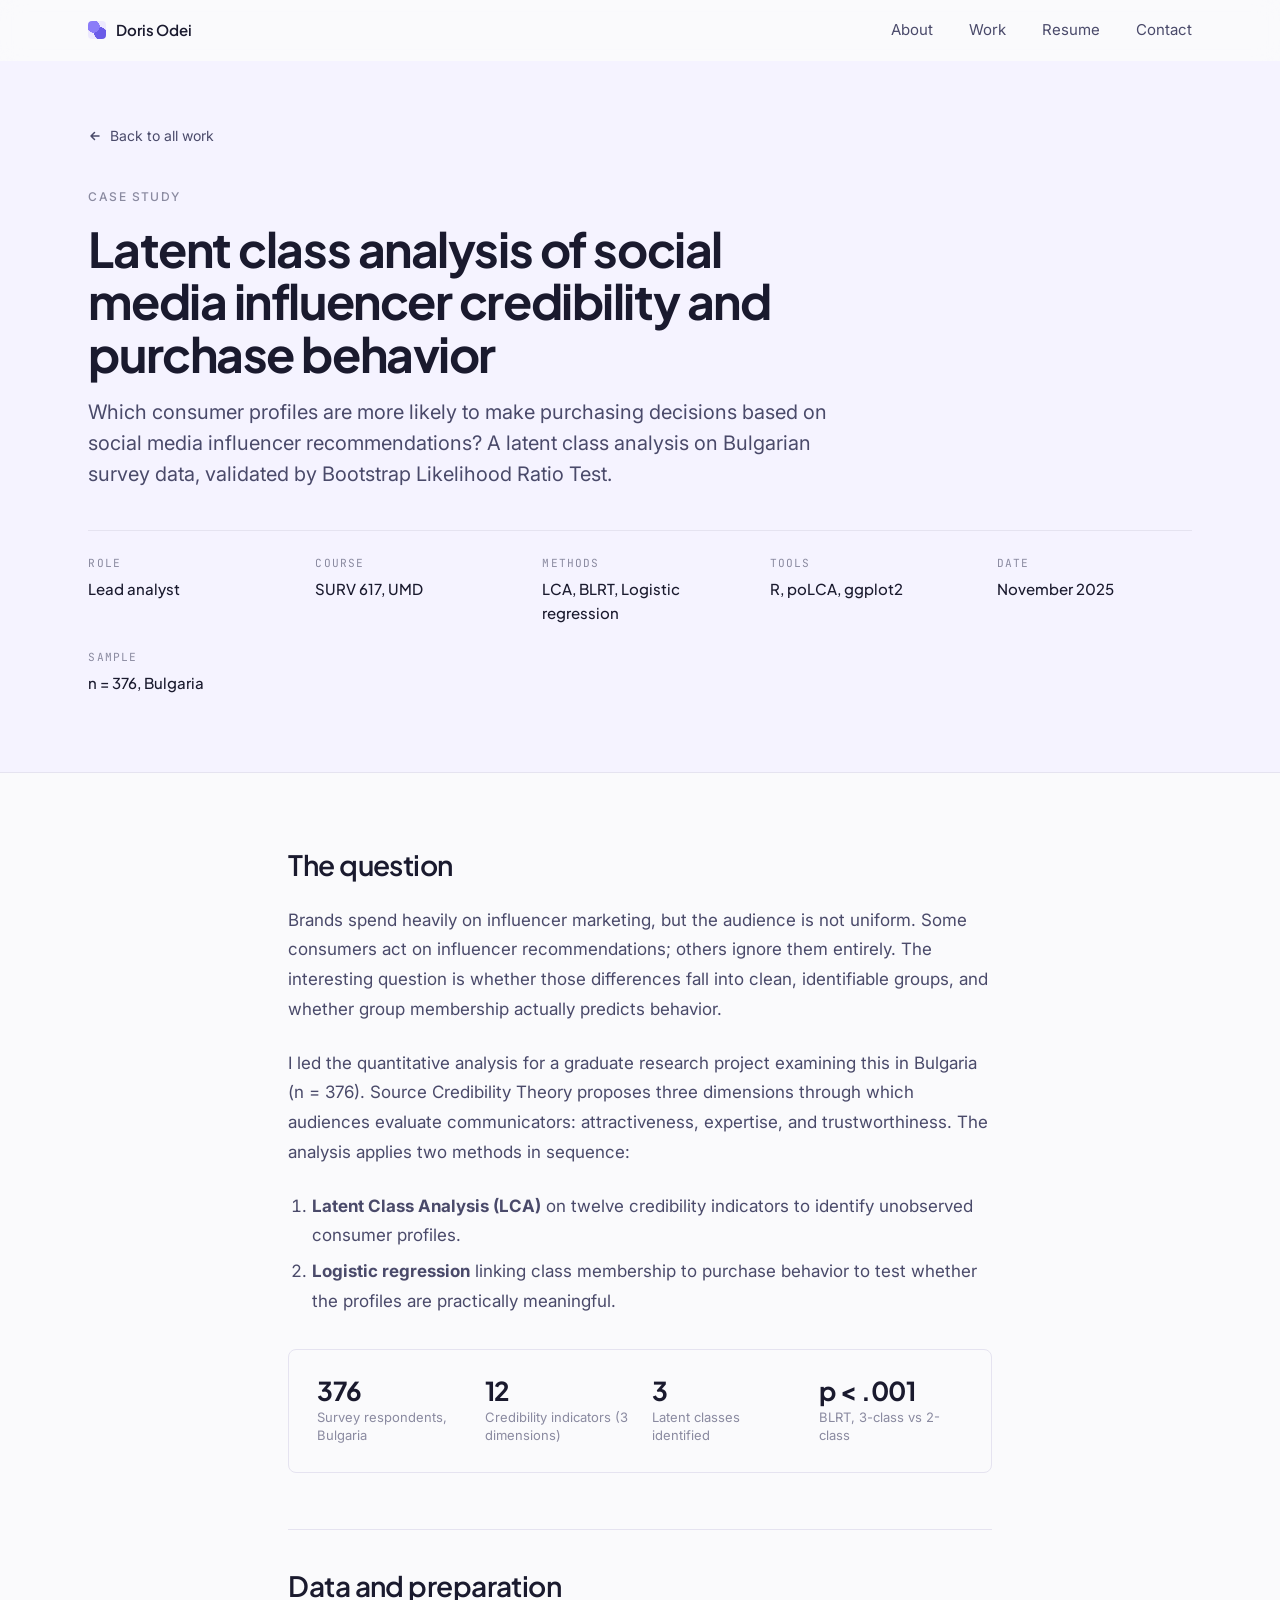
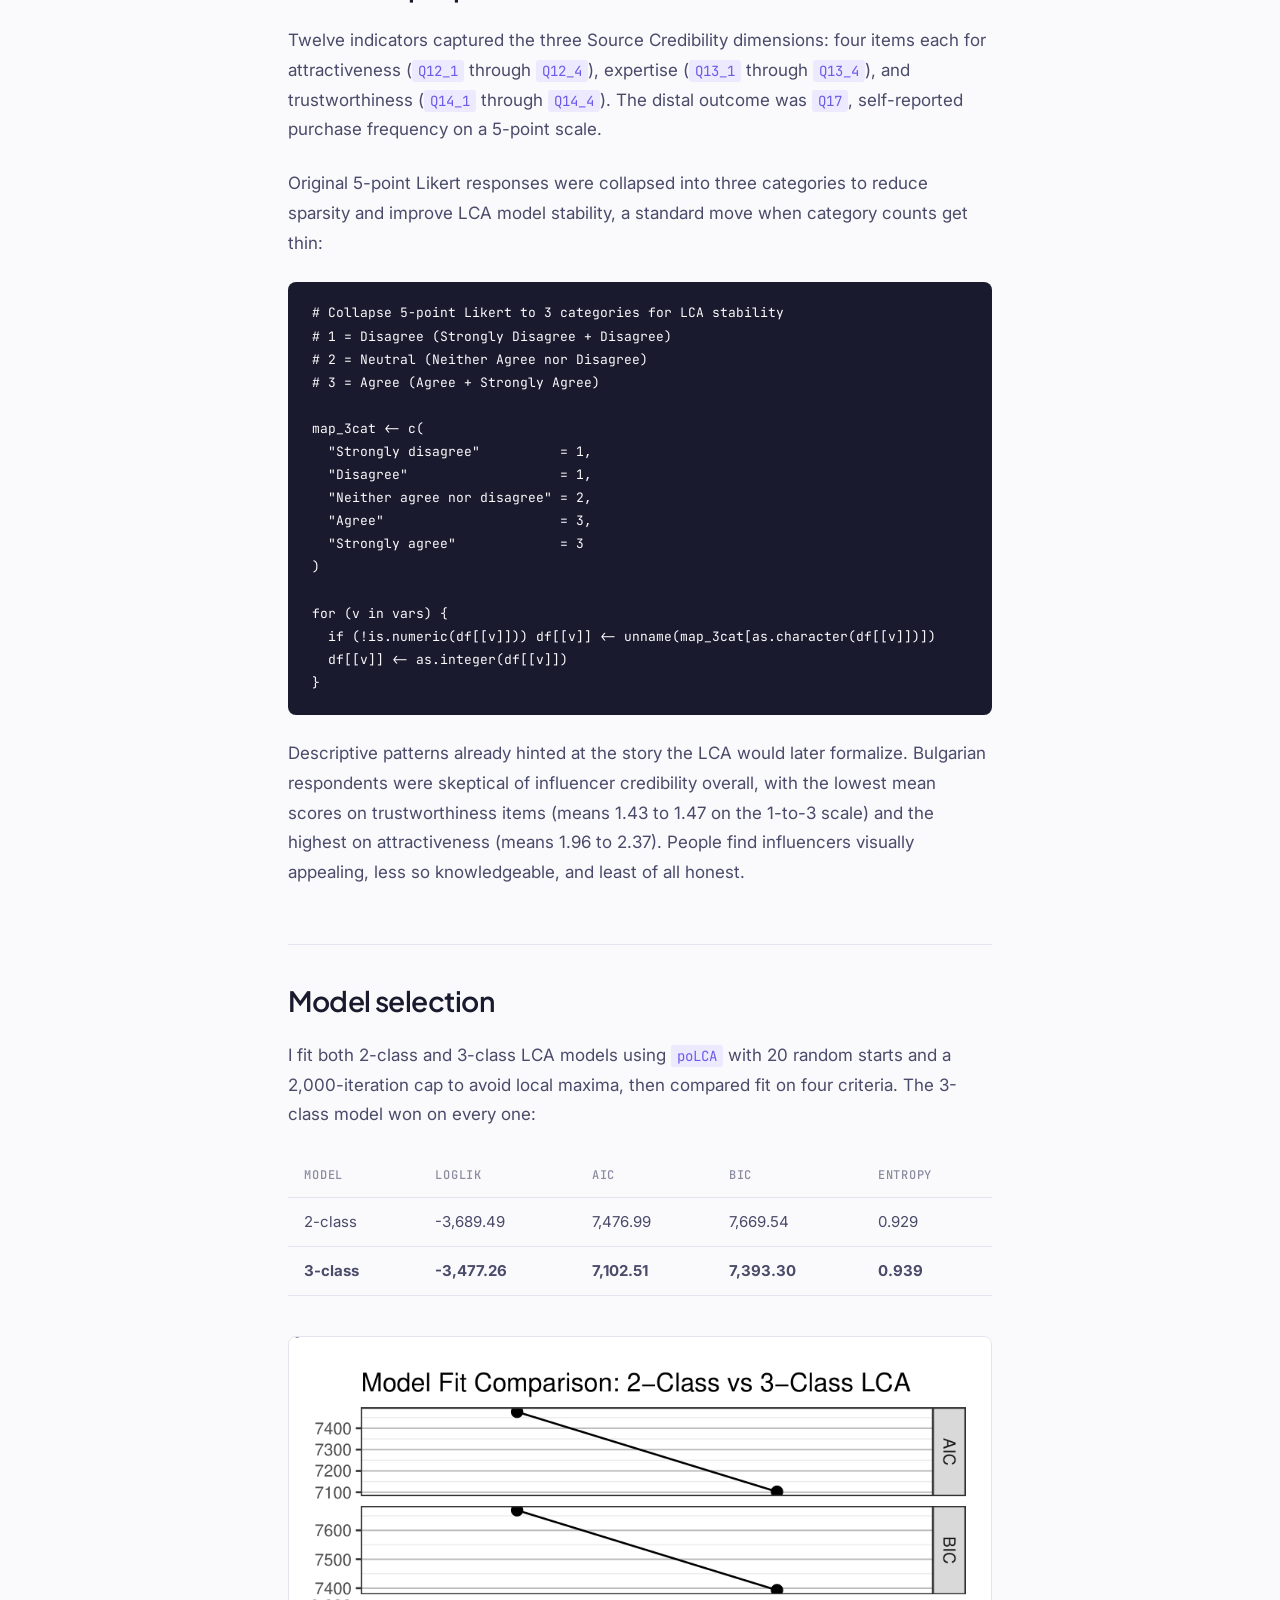
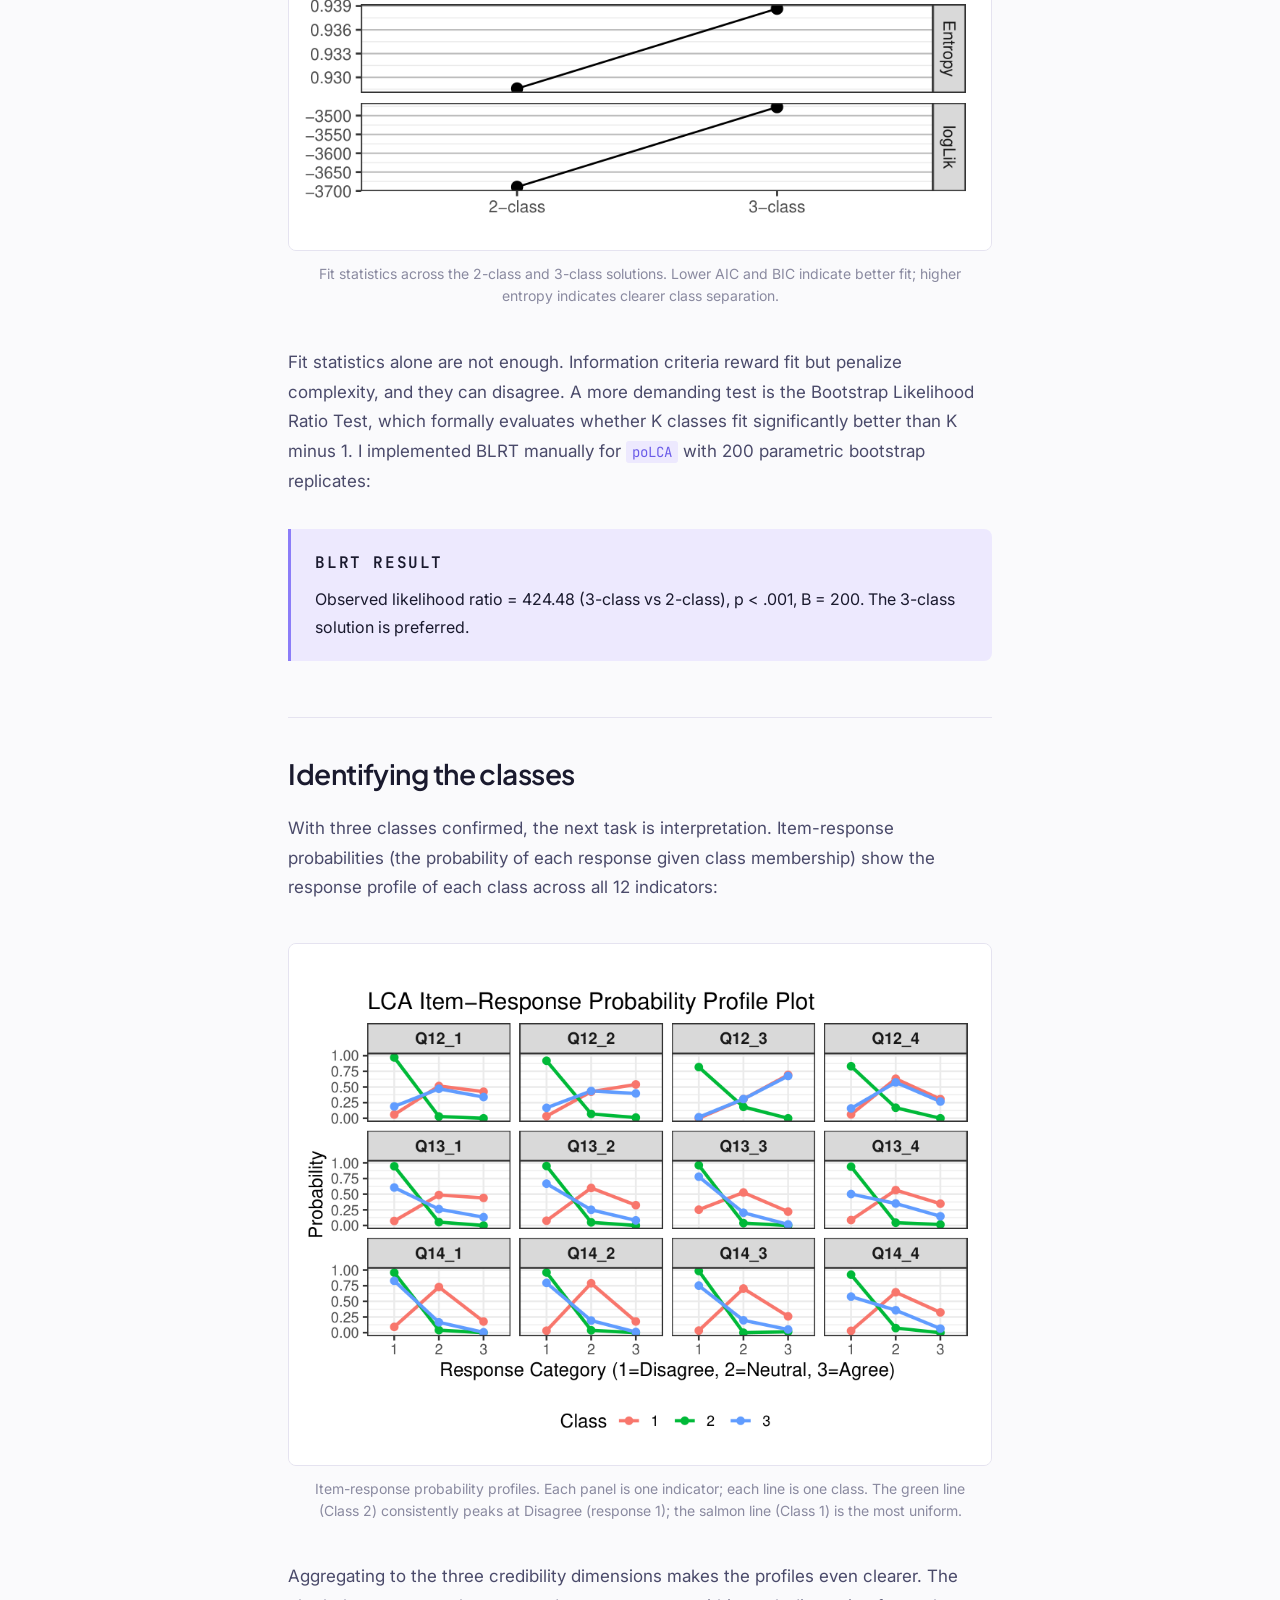
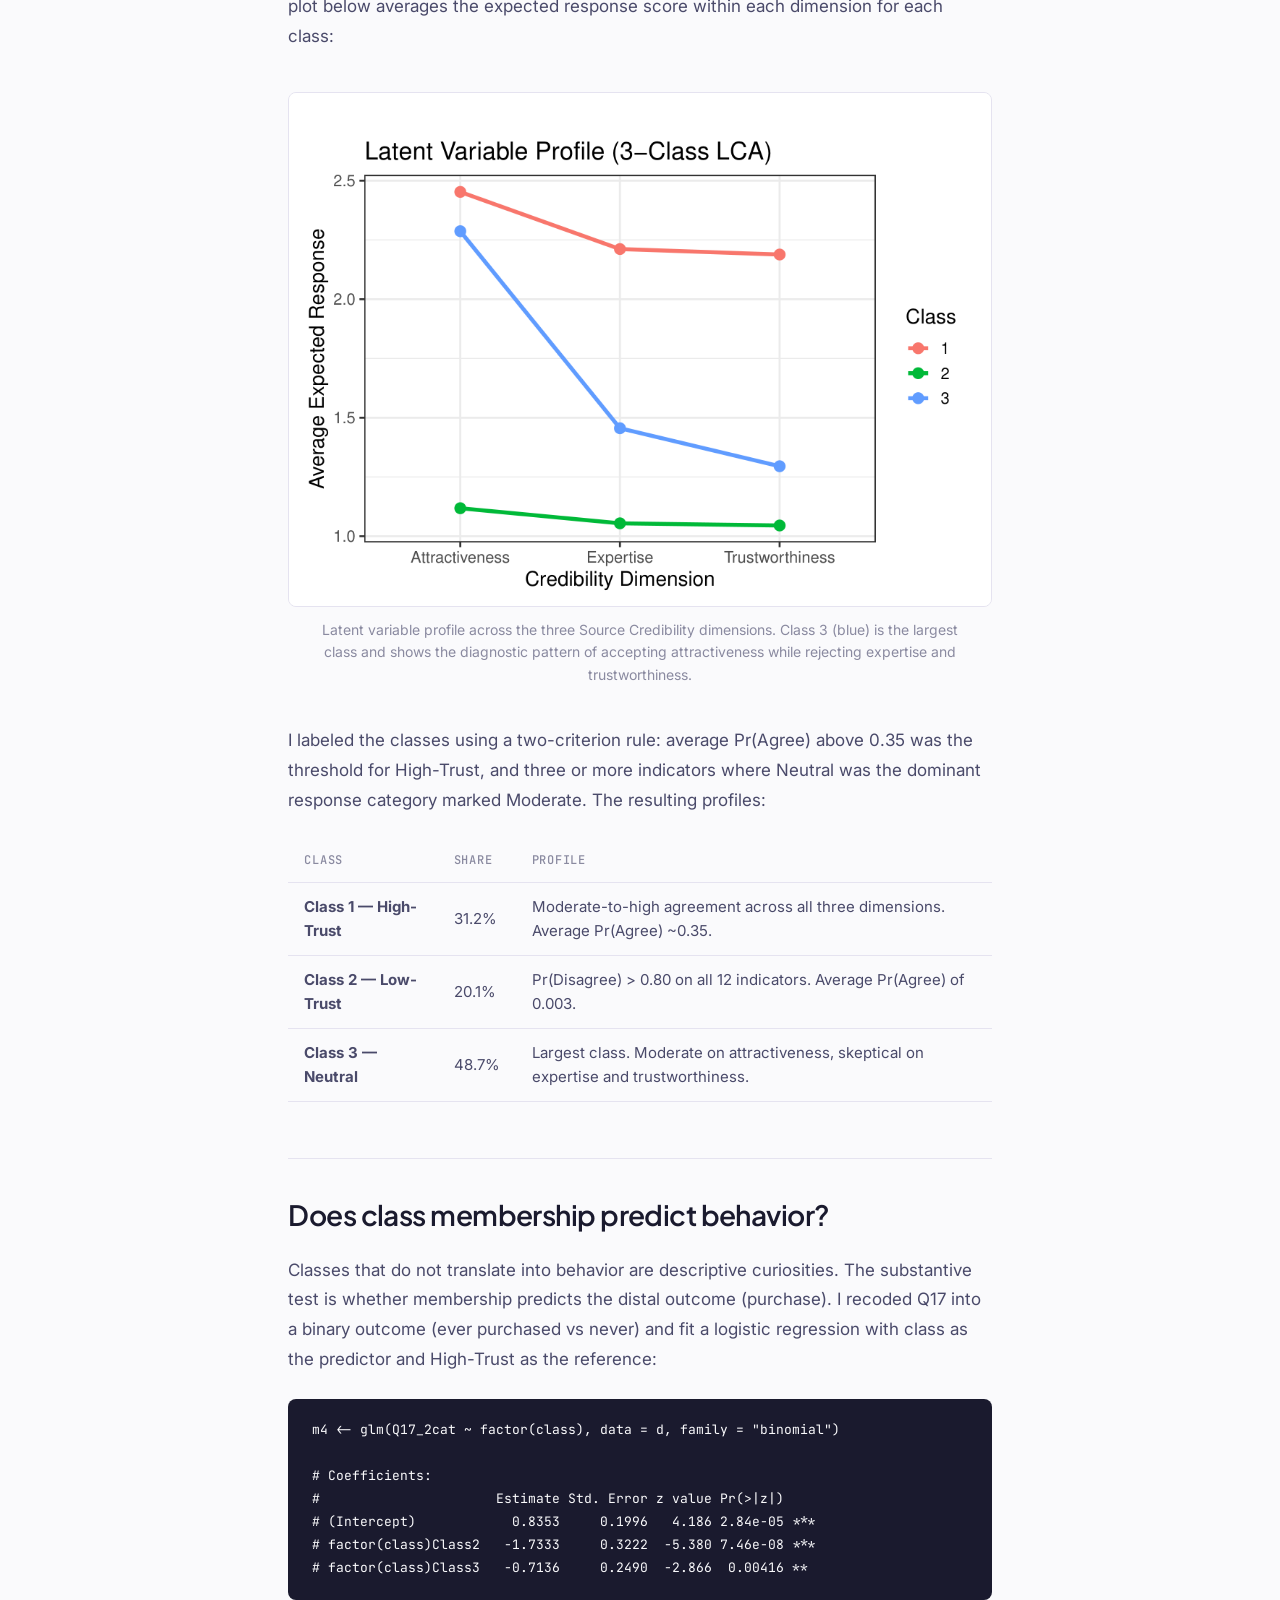
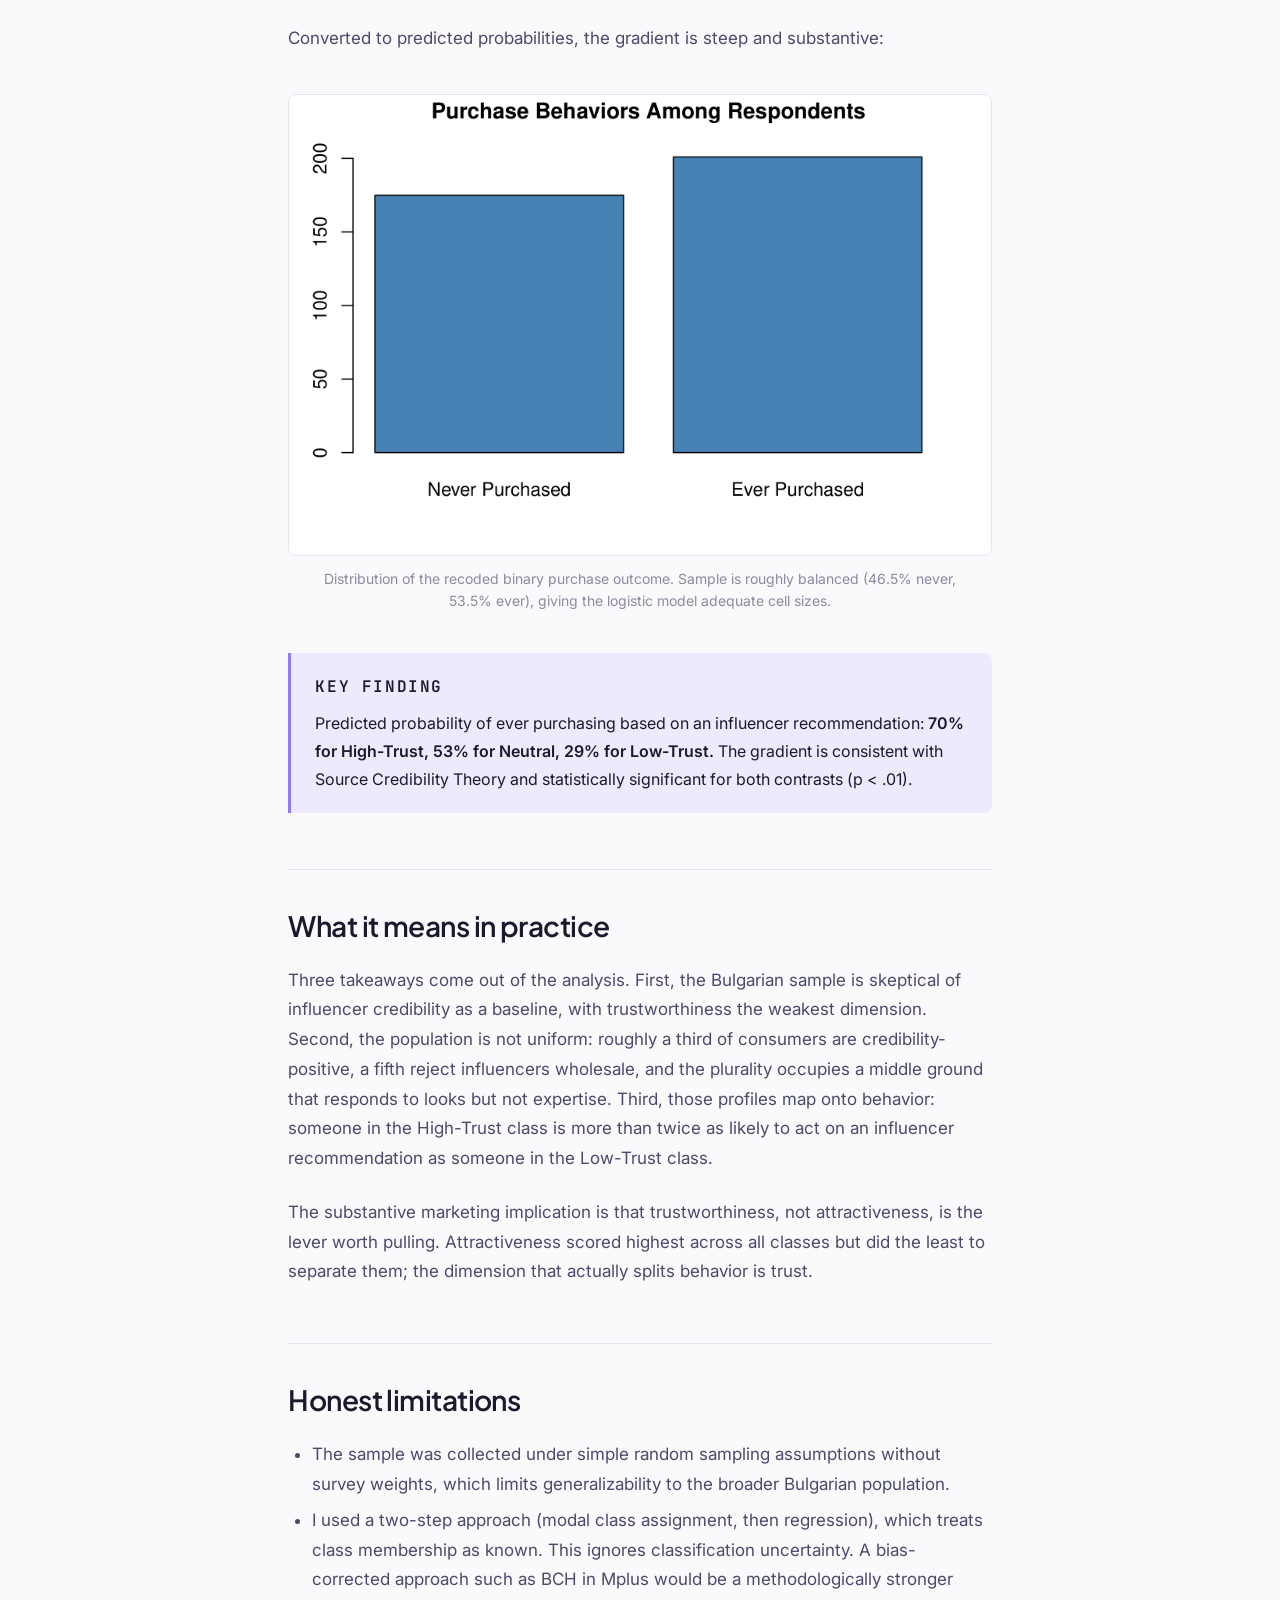
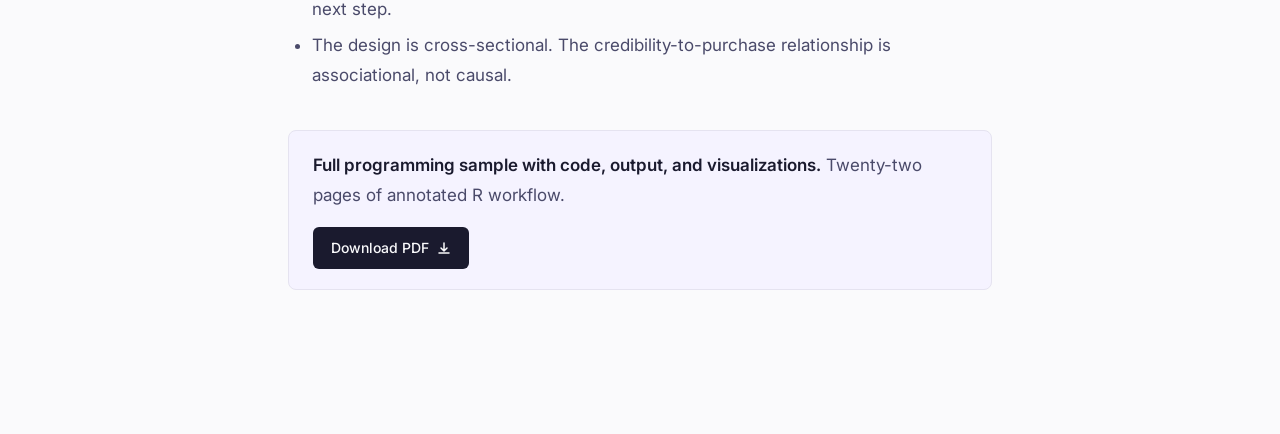
==== work/lca-influencer-credibility/index.html @ 39d88467 "deploy: baakoflo/client-doris-portfolio@3b491ab5d56f0f17608bf6c36694805df789d0a2" ====
<!DOCTYPE html><html lang="en"> <head><meta charset="UTF-8"><meta name="viewport" content="width=device-width, initial-scale=1.0"><meta name="description" content="A 3-class latent class analysis identifying consumer profiles among Bulgarian respondents, and how credibility perceptions predict purchase decisions. By Doris Odei, UMD SURV 617."><meta name="generator" content="Astro v5.18.1"><link rel="preconnect" href="https://fonts.googleapis.com"><link rel="preconnect" href="https://fonts.gstatic.com" crossorigin><link href="https://fonts.googleapis.com/css2?family=Plus+Jakarta+Sans:wght@400;500;600;700&family=Inter:wght@400;500;600&family=JetBrains+Mono:wght@400;500&display=swap" rel="stylesheet"><link rel="icon" type="image/svg+xml" href="/favicon.svg"><title>Latent class analysis of social media influencer credibility and purchase behavior | Doris Odei</title><meta property="og:title" content="Latent class analysis of social media influencer credibility and purchase behavior | Doris Odei"><meta property="og:description" content="A 3-class latent class analysis identifying consumer profiles among Bulgarian respondents, and how credibility perceptions predict purchase decisions. By Doris Odei, UMD SURV 617."><meta property="og:type" content="website"><meta name="twitter:card" content="summary_large_image"><link rel="stylesheet" href="/_astro/lca-influencer-credibility.pM5ExsJ3.css">
<link rel="stylesheet" href="/_astro/lca-influencer-credibility.DRlNyM_T.css"></head> <body> <a href="#main" class="sr-only">Skip to content</a>  <header class="nav" data-astro-cid-dmqpwcec> <div class="container nav__inner" data-astro-cid-dmqpwcec> <a href="#top" class="nav__brand" aria-label="Home" data-astro-cid-dmqpwcec> <span class="nav__mark" aria-hidden="true" data-astro-cid-dmqpwcec></span> <span class="nav__name" data-astro-cid-dmqpwcec>Doris Odei</span> </a> <nav aria-label="Primary" data-astro-cid-dmqpwcec> <ul class="nav__links" data-astro-cid-dmqpwcec> <li data-astro-cid-dmqpwcec><a href="#about" data-astro-cid-dmqpwcec>About</a></li><li data-astro-cid-dmqpwcec><a href="#work" data-astro-cid-dmqpwcec>Work</a></li><li data-astro-cid-dmqpwcec><a href="#resume" data-astro-cid-dmqpwcec>Resume</a></li><li data-astro-cid-dmqpwcec><a href="#contact" data-astro-cid-dmqpwcec>Contact</a></li> </ul> </nav> </div> </header>  <main id="main" class="project" data-astro-cid-eo3wme6m> <header class="project__head" data-astro-cid-eo3wme6m> <div class="container" data-astro-cid-eo3wme6m> <a href="/#work" class="project__back" data-astro-cid-eo3wme6m> <svg width="14" height="14" viewBox="0 0 14 14" fill="none" aria-hidden="true" data-astro-cid-eo3wme6m> <path d="M11 7H3m0 0l3.5-3.5M3 7l3.5 3.5" stroke="currentColor" stroke-width="1.5" stroke-linecap="round" stroke-linejoin="round" data-astro-cid-eo3wme6m></path> </svg>
Back to all work
</a> <p class="eyebrow project__eyebrow" data-astro-cid-eo3wme6m>Case study</p> <h1 class="project__title" data-astro-cid-eo3wme6m>Latent class analysis of social media influencer credibility and purchase behavior</h1> <p class="project__subtitle" data-astro-cid-eo3wme6m>Which consumer profiles are more likely to make purchasing decisions based on social media influencer recommendations? A latent class analysis on Bulgarian survey data, validated by Bootstrap Likelihood Ratio Test.</p> <dl class="project__meta" data-astro-cid-eo3wme6m> <div class="project__meta-row" data-astro-cid-eo3wme6m> <dt data-astro-cid-eo3wme6m>Role</dt> <dd data-astro-cid-eo3wme6m>Lead analyst</dd> </div><div class="project__meta-row" data-astro-cid-eo3wme6m> <dt data-astro-cid-eo3wme6m>Course</dt> <dd data-astro-cid-eo3wme6m>SURV 617, UMD</dd> </div><div class="project__meta-row" data-astro-cid-eo3wme6m> <dt data-astro-cid-eo3wme6m>Methods</dt> <dd data-astro-cid-eo3wme6m>LCA, BLRT, Logistic regression</dd> </div><div class="project__meta-row" data-astro-cid-eo3wme6m> <dt data-astro-cid-eo3wme6m>Tools</dt> <dd data-astro-cid-eo3wme6m>R, poLCA, ggplot2</dd> </div><div class="project__meta-row" data-astro-cid-eo3wme6m> <dt data-astro-cid-eo3wme6m>Date</dt> <dd data-astro-cid-eo3wme6m>November 2025</dd> </div><div class="project__meta-row" data-astro-cid-eo3wme6m> <dt data-astro-cid-eo3wme6m>Sample</dt> <dd data-astro-cid-eo3wme6m>n = 376, Bulgaria</dd> </div> </dl> </div> </header> <article class="project__body" data-astro-cid-eo3wme6m> <div class="container project__container" data-astro-cid-eo3wme6m>  <h2>The question</h2> <p>
Brands spend heavily on influencer marketing, but the audience is not uniform.
  Some consumers act on influencer recommendations; others ignore them entirely.
  The interesting question is whether those differences fall into clean,
  identifiable groups, and whether group membership actually predicts behavior.
</p> <p>
I led the quantitative analysis for a graduate research project examining
  this in Bulgaria (n = 376). Source Credibility Theory proposes three
  dimensions through which audiences evaluate communicators: attractiveness,
  expertise, and trustworthiness. The analysis applies two methods in sequence:
</p> <ol> <li><strong>Latent Class Analysis (LCA)</strong> on twelve credibility indicators to identify unobserved consumer profiles.</li> <li><strong>Logistic regression</strong> linking class membership to purchase behavior to test whether the profiles are practically meaningful.</li> </ol> <div class="stat-row"> <div class="stat-row__item"> <span class="stat-row__num">376</span> <span class="stat-row__label">Survey respondents, Bulgaria</span> </div> <div class="stat-row__item"> <span class="stat-row__num">12</span> <span class="stat-row__label">Credibility indicators (3 dimensions)</span> </div> <div class="stat-row__item"> <span class="stat-row__num">3</span> <span class="stat-row__label">Latent classes identified</span> </div> <div class="stat-row__item"> <span class="stat-row__num">p &lt; .001</span> <span class="stat-row__label">BLRT, 3-class vs 2-class</span> </div> </div> <h2>Data and preparation</h2> <p>
Twelve indicators captured the three Source Credibility dimensions: four items
  each for attractiveness (<code>Q12_1</code> through <code>Q12_4</code>),
  expertise (<code>Q13_1</code> through <code>Q13_4</code>), and trustworthiness
  (<code>Q14_1</code> through <code>Q14_4</code>). The distal outcome was
<code>Q17</code>, self-reported purchase frequency on a 5-point scale.
</p> <p>
Original 5-point Likert responses were collapsed into three categories to
  reduce sparsity and improve LCA model stability, a standard move when
  category counts get thin:
</p> <pre><code># Collapse 5-point Likert to 3 categories for LCA stability
# 1 = Disagree (Strongly Disagree + Disagree)
# 2 = Neutral (Neither Agree nor Disagree)
# 3 = Agree (Agree + Strongly Agree)

map_3cat &lt;- c(
  &quot;Strongly disagree&quot;          = 1,
  &quot;Disagree&quot;                   = 1,
  &quot;Neither agree nor disagree&quot; = 2,
  &quot;Agree&quot;                      = 3,
  &quot;Strongly agree&quot;             = 3
)

for (v in vars) {
  if (!is.numeric(df[[v]])) df[[v]] &lt;- unname(map_3cat[as.character(df[[v]])])
  df[[v]] &lt;- as.integer(df[[v]])
}</code></pre> <p>
Descriptive patterns already hinted at the story the LCA would later
  formalize. Bulgarian respondents were skeptical of influencer credibility
  overall, with the lowest mean scores on trustworthiness items
  (means 1.43 to 1.47 on the 1-to-3 scale) and the highest on attractiveness
  (means 1.96 to 2.37). People find influencers visually appealing, less so
  knowledgeable, and least of all honest.
</p> <h2>Model selection</h2> <p>
I fit both 2-class and 3-class LCA models using <code>poLCA</code> with 20
  random starts and a 2,000-iteration cap to avoid local maxima, then compared
  fit on four criteria. The 3-class model won on every one:
</p> <table> <thead> <tr> <th>Model</th> <th>logLik</th> <th>AIC</th> <th>BIC</th> <th>Entropy</th> </tr> </thead> <tbody> <tr><td>2-class</td><td>-3,689.49</td><td>7,476.99</td><td>7,669.54</td><td>0.929</td></tr> <tr><td><strong>3-class</strong></td><td><strong>-3,477.26</strong></td><td><strong>7,102.51</strong></td><td><strong>7,393.30</strong></td><td><strong>0.939</strong></td></tr> </tbody> </table> <figure> <img src="/projects/lca-influencer-credibility/model-fit.png" alt="Line chart comparing AIC, BIC, entropy, and log-likelihood between the 2-class and 3-class models. The 3-class model has lower AIC and BIC and higher entropy and log-likelihood."> <figcaption>Fit statistics across the 2-class and 3-class solutions. Lower AIC and BIC indicate better fit; higher entropy indicates clearer class separation.</figcaption> </figure> <p>
Fit statistics alone are not enough. Information criteria reward fit but
  penalize complexity, and they can disagree. A more demanding test is the
  Bootstrap Likelihood Ratio Test, which formally evaluates whether K classes
  fit significantly better than K minus 1. I implemented BLRT manually for
<code>poLCA</code> with 200 parametric bootstrap replicates:
</p> <div class="callout"> <p class="callout__label">BLRT result</p> <p>
Observed likelihood ratio = 424.48 (3-class vs 2-class), p &lt; .001,
    B = 200. The 3-class solution is preferred.
</p> </div> <h2>Identifying the classes</h2> <p>
With three classes confirmed, the next task is interpretation. Item-response
  probabilities (the probability of each response given class membership) show
  the response profile of each class across all 12 indicators:
</p> <figure> <img src="/projects/lca-influencer-credibility/item-response.png" alt="A 4-by-3 grid of small multiples showing item-response probability curves for each of the 12 credibility indicators, with three lines per panel representing the three latent classes."> <figcaption>Item-response probability profiles. Each panel is one indicator; each line is one class. The green line (Class 2) consistently peaks at Disagree (response 1); the salmon line (Class 1) is the most uniform.</figcaption> </figure> <p>
Aggregating to the three credibility dimensions makes the profiles even
  clearer. The plot below averages the expected response score within each
  dimension for each class:
</p> <figure> <img src="/projects/lca-influencer-credibility/latent-variable.png" alt="A line chart showing average expected response scores for the three credibility dimensions (attractiveness, expertise, trustworthiness) across the three classes. Class 1 is highest across all dimensions; Class 2 is consistently lowest; Class 3 starts high on attractiveness but drops sharply on expertise and trustworthiness."> <figcaption>Latent variable profile across the three Source Credibility dimensions. Class 3 (blue) is the largest class and shows the diagnostic pattern of accepting attractiveness while rejecting expertise and trustworthiness.</figcaption> </figure> <p>I labeled the classes using a two-criterion rule: average Pr(Agree) above 0.35 was the threshold for High-Trust, and three or more indicators where Neutral was the dominant response category marked Moderate. The resulting profiles:</p> <table> <thead> <tr><th>Class</th><th>Share</th><th>Profile</th></tr> </thead> <tbody> <tr> <td><strong>Class 1 &mdash; High-Trust</strong></td> <td>31.2%</td> <td>Moderate-to-high agreement across all three dimensions. Average Pr(Agree) ~0.35.</td> </tr> <tr> <td><strong>Class 2 &mdash; Low-Trust</strong></td> <td>20.1%</td> <td>Pr(Disagree) &gt; 0.80 on all 12 indicators. Average Pr(Agree) of 0.003.</td> </tr> <tr> <td><strong>Class 3 &mdash; Neutral</strong></td> <td>48.7%</td> <td>Largest class. Moderate on attractiveness, skeptical on expertise and trustworthiness.</td> </tr> </tbody> </table> <h2>Does class membership predict behavior?</h2> <p>
Classes that do not translate into behavior are descriptive curiosities.
  The substantive test is whether membership predicts the distal outcome
  (purchase). I recoded Q17 into a binary outcome (ever purchased vs never)
  and fit a logistic regression with class as the predictor and High-Trust
  as the reference:
</p> <pre><code>m4 &lt;- glm(Q17_2cat ~ factor(class), data = d, family = &quot;binomial&quot;)

# Coefficients:
#                      Estimate Std. Error z value Pr(&gt;|z|)
# (Intercept)            0.8353     0.1996   4.186 2.84e-05 ***
# factor(class)Class2   -1.7333     0.3222  -5.380 7.46e-08 ***
# factor(class)Class3   -0.7136     0.2490  -2.866  0.00416 **</code></pre> <p>Converted to predicted probabilities, the gradient is steep and substantive:</p> <figure> <img src="/projects/lca-influencer-credibility/purchase-behavior.png" alt="A bar chart showing roughly equal numbers of respondents who never purchased (175) and ever purchased (201) based on influencer recommendations."> <figcaption>Distribution of the recoded binary purchase outcome. Sample is roughly balanced (46.5% never, 53.5% ever), giving the logistic model adequate cell sizes.</figcaption> </figure> <div class="callout"> <p class="callout__label">Key finding</p> <p>
Predicted probability of ever purchasing based on an influencer
    recommendation: <strong>70% for High-Trust, 53% for Neutral, 29% for
    Low-Trust.</strong> The gradient is consistent with Source Credibility
    Theory and statistically significant for both contrasts (p &lt; .01).
</p> </div> <h2>What it means in practice</h2> <p>
Three takeaways come out of the analysis. First, the Bulgarian sample is
  skeptical of influencer credibility as a baseline, with trustworthiness the
  weakest dimension. Second, the population is not uniform: roughly a third
  of consumers are credibility-positive, a fifth reject influencers wholesale,
  and the plurality occupies a middle ground that responds to looks but not
  expertise. Third, those profiles map onto behavior: someone in the
  High-Trust class is more than twice as likely to act on an influencer
  recommendation as someone in the Low-Trust class.
</p> <p>
The substantive marketing implication is that trustworthiness, not
  attractiveness, is the lever worth pulling. Attractiveness scored highest
  across all classes but did the least to separate them; the dimension that
  actually splits behavior is trust.
</p> <h2>Honest limitations</h2> <ul> <li>
The sample was collected under simple random sampling assumptions
    without survey weights, which limits generalizability to the broader
    Bulgarian population.
</li> <li>
I used a two-step approach (modal class assignment, then regression),
    which treats class membership as known. This ignores classification
    uncertainty. A bias-corrected approach such as BCH in Mplus would be a
    methodologically stronger next step.
</li> <li>
The design is cross-sectional. The credibility-to-purchase relationship
    is associational, not causal.
</li> </ul> <div class="download-box"> <p class="download-box__text"> <strong>Full programming sample with code, output, and visualizations.</strong>
Twenty-two pages of annotated R workflow.
</p> <a href="/projects/lca-influencer-credibility/sample.pdf" class="btn btn--primary" download style="background: var(--color-ink); color: var(--color-paper); padding: 0.625rem 1.125rem; border-radius: 6px; font-size: 0.875rem; font-weight: 500; display: inline-flex; align-items: center; gap: 0.5rem; text-decoration: none;">
Download PDF
<svg width="14" height="14" viewBox="0 0 14 14" fill="none" aria-hidden="true"> <path d="M7 2v8m0 0L4 7m3 3l3-3M2 12h10" stroke="currentColor" stroke-width="1.5" stroke-linecap="round" stroke-linejoin="round"></path> </svg> </a> </div>  </div> </article> </main>  </body></html>
---- _astro/lca-influencer-credibility.pM5ExsJ3.css ----
:root{--color-ink: #1A1A2E;--color-ink-soft: #4A4A6A;--color-ink-mute: #8A8AA0;--color-paper: #FAFAFC;--color-paper-warm: #F5F3FF;--color-accent: #8B7CF8;--color-accent-deep: #6B5CE8;--color-accent-tint: #EDE9FE;--color-rule: #E5E3F0;--font-display: "Plus Jakarta Sans", system-ui, sans-serif;--font-body: "Inter", system-ui, sans-serif;--font-mono: "JetBrains Mono", ui-monospace, monospace;--fs-eyebrow: .75rem;--fs-body: 1rem;--fs-lead: clamp(1.0625rem, .95rem + .6vw, 1.25rem);--fs-h3: clamp(1.1rem, .95rem + .8vw, 1.375rem);--fs-h2: clamp(1.5rem, 1.1rem + 1.8vw, 2.25rem);--fs-h1: clamp(2.25rem, 1.5rem + 3.5vw, 4rem);--fs-display: clamp(3rem, 2rem + 5vw, 5.5rem);--space-1: .25rem;--space-2: .5rem;--space-3: .75rem;--space-4: 1rem;--space-6: 1.5rem;--space-8: 2rem;--space-12: 3rem;--space-16: 4rem;--space-24: 6rem;--space-32: 8rem;--max-w: 1180px;--gutter: clamp(1.25rem, 3vw, 2.5rem);--ease-out: cubic-bezier(.16, 1, .3, 1);--ease-in-out: cubic-bezier(.65, 0, .35, 1)}*,*:before,*:after{box-sizing:border-box}*{margin:0;padding:0}html{scroll-behavior:smooth;-webkit-text-size-adjust:100%}body{font-family:var(--font-body);font-size:var(--fs-body);line-height:1.6;color:var(--color-ink);background:var(--color-paper);-webkit-font-smoothing:antialiased;-moz-osx-font-smoothing:grayscale;text-rendering:optimizeLegibility}img,svg{display:block;max-width:100%}a{color:inherit;text-decoration:none}button{font:inherit;cursor:pointer;border:0;background:transparent;color:inherit}ul,ol{list-style:none}h1,h2,h3,h4{font-family:var(--font-display);font-weight:600;letter-spacing:-.02em;line-height:1.15;color:var(--color-ink)}h1{font-size:var(--fs-h1);font-weight:700;letter-spacing:-.03em}h2{font-size:var(--fs-h2)}h3{font-size:var(--fs-h3);font-weight:600}p{max-width:65ch}.eyebrow{font-family:var(--font-body);font-size:var(--fs-eyebrow);font-weight:500;letter-spacing:.12em;text-transform:uppercase;color:var(--color-ink-mute)}.lead{font-size:var(--fs-lead);line-height:1.55;color:var(--color-ink-soft);max-width:60ch}.container{width:100%;max-width:var(--max-w);margin:0 auto;padding-inline:var(--gutter)}section{padding-block:var(--space-32)}@media(max-width:720px){section{padding-block:var(--space-24)}}:focus-visible{outline:2px solid var(--color-accent-deep);outline-offset:3px;border-radius:2px}@media(prefers-reduced-motion:reduce){*,*:before,*:after{animation-duration:.01ms!important;transition-duration:.01ms!important;scroll-behavior:auto!important}}.sr-only{position:absolute;width:1px;height:1px;padding:0;margin:-1px;overflow:hidden;clip:rect(0,0,0,0);white-space:nowrap;border:0}.nav[data-astro-cid-dmqpwcec]{position:sticky;top:0;z-index:50;background:color-mix(in srgb,var(--color-paper) 85%,transparent);backdrop-filter:saturate(180%) blur(12px);-webkit-backdrop-filter:saturate(180%) blur(12px);border-bottom:1px solid transparent;transition:border-color .2s var(--ease-out)}.nav[data-astro-cid-dmqpwcec]:has(~main [data-scrolled]){border-bottom-color:var(--color-rule)}.nav__inner[data-astro-cid-dmqpwcec]{display:flex;align-items:center;justify-content:space-between;padding-block:1.125rem}.nav__brand[data-astro-cid-dmqpwcec]{display:inline-flex;align-items:center;gap:.625rem;font-family:var(--font-display);font-weight:600;font-size:.9375rem;letter-spacing:-.01em}.nav__mark[data-astro-cid-dmqpwcec]{width:18px;height:18px;border-radius:4px;background:radial-gradient(circle at 30% 30%,var(--color-accent) 0%,var(--color-accent) 35%,transparent 36%),radial-gradient(circle at 70% 70%,var(--color-accent-deep) 0%,var(--color-accent-deep) 35%,transparent 36%),var(--color-accent-tint)}.nav__links[data-astro-cid-dmqpwcec]{display:flex;gap:clamp(1rem,3vw,2.25rem);font-size:.9375rem}.nav__links[data-astro-cid-dmqpwcec] a[data-astro-cid-dmqpwcec]{color:var(--color-ink-soft);transition:color .16s var(--ease-out);position:relative}.nav__links[data-astro-cid-dmqpwcec] a[data-astro-cid-dmqpwcec]:hover{color:var(--color-ink)}.nav__links[data-astro-cid-dmqpwcec] a[data-astro-cid-dmqpwcec]:after{content:"";position:absolute;left:0;bottom:-4px;width:100%;height:1px;background:var(--color-accent);transform:scaleX(0);transform-origin:left;transition:transform .24s var(--ease-out)}.nav__links[data-astro-cid-dmqpwcec] a[data-astro-cid-dmqpwcec]:hover:after{transform:scaleX(1)}@media(max-width:560px){.nav__name[data-astro-cid-dmqpwcec]{display:none}.nav__links[data-astro-cid-dmqpwcec]{gap:1rem;font-size:.875rem}}
---- _astro/lca-influencer-credibility.DRlNyM_T.css ----
.project[data-astro-cid-eo3wme6m]{padding-bottom:var(--space-32)}.project__head[data-astro-cid-eo3wme6m]{padding-top:clamp(2rem,6vw,4rem);padding-bottom:clamp(3rem,6vw,5rem);border-bottom:1px solid var(--color-rule);background:var(--color-paper-warm)}.project__back[data-astro-cid-eo3wme6m]{display:inline-flex;align-items:center;gap:.5rem;font-size:.875rem;color:var(--color-ink-soft);margin-bottom:2.5rem;transition:color .16s var(--ease-out)}.project__back[data-astro-cid-eo3wme6m]:hover{color:var(--color-accent-deep)}.project__eyebrow[data-astro-cid-eo3wme6m]{margin-bottom:1rem}.project__title[data-astro-cid-eo3wme6m]{font-size:clamp(1.875rem,1.2rem + 2.8vw,3rem);font-weight:700;letter-spacing:-.03em;line-height:1.1;margin-bottom:1rem;max-width:22ch}.project__subtitle[data-astro-cid-eo3wme6m]{font-size:var(--fs-lead);color:var(--color-ink-soft);line-height:1.55;max-width:60ch;margin-bottom:2.5rem}.project__meta[data-astro-cid-eo3wme6m]{display:grid;grid-template-columns:repeat(auto-fit,minmax(180px,1fr));gap:1.5rem 2rem;border-top:1px solid var(--color-rule);padding-top:1.5rem}.project__meta-row[data-astro-cid-eo3wme6m]{display:flex;flex-direction:column;gap:.25rem}.project__meta[data-astro-cid-eo3wme6m] dt[data-astro-cid-eo3wme6m]{font-family:var(--font-mono);font-size:.7rem;text-transform:uppercase;letter-spacing:.1em;color:var(--color-ink-mute)}.project__meta[data-astro-cid-eo3wme6m] dd[data-astro-cid-eo3wme6m]{font-family:var(--font-display);font-size:.9375rem;font-weight:500;color:var(--color-ink)}.project__body[data-astro-cid-eo3wme6m]{padding-top:clamp(3rem,6vw,5rem)}.project__container[data-astro-cid-eo3wme6m]{max-width:780px;margin-inline:auto}.project__container>*+*{margin-top:1.5rem}.project__container h2{font-size:clamp(1.375rem,1rem + 1.5vw,1.75rem);font-weight:600;letter-spacing:-.02em;margin-top:3.5rem;margin-bottom:.5rem;padding-top:2.5rem;border-top:1px solid var(--color-rule)}.project__container h2:first-child{margin-top:0;padding-top:0;border-top:0}.project__container h3{font-size:1.1875rem;font-weight:600;margin-top:2rem;margin-bottom:.5rem}.project__container p{font-size:1.0625rem;line-height:1.75;color:var(--color-ink-soft);max-width:none}.project__container p strong{color:var(--color-ink);font-weight:600}.project__container ul,.project__container ol{padding-left:1.5rem;color:var(--color-ink-soft);font-size:1.0625rem;line-height:1.75}.project__container ul{list-style:disc}.project__container ol{list-style:decimal}.project__container li+li{margin-top:.375rem}.project__container a{color:var(--color-accent-deep);text-decoration:underline;text-decoration-thickness:1px;text-underline-offset:3px}.project__container code{font-family:var(--font-mono);font-size:.875rem;padding:.125rem .375rem;background:var(--color-accent-tint);color:var(--color-accent-deep);border-radius:3px}.project__container pre{background:var(--color-ink);color:var(--color-paper);padding:1.25rem 1.5rem;border-radius:8px;overflow-x:auto;font-size:.8125rem;line-height:1.7;margin-block:1.5rem}.project__container pre code{background:transparent;color:inherit;padding:0;font-size:inherit}.project__container blockquote{border-left:3px solid var(--color-accent);padding-left:1.25rem;margin-block:1.5rem;color:var(--color-ink);font-style:italic}.project__container figure{margin-block:2.5rem}.project__container figure img{width:100%;height:auto;border-radius:8px;border:1px solid var(--color-rule);background:var(--color-paper)}.project__container figcaption{margin-top:.75rem;font-size:.875rem;color:var(--color-ink-mute);font-family:var(--font-body);text-align:center;padding-inline:1rem}.callout{background:var(--color-accent-tint);border-left:3px solid var(--color-accent);padding:1.25rem 1.5rem;border-radius:0 8px 8px 0;margin-block:2rem}.callout__label{font-family:var(--font-mono);font-size:.7rem;text-transform:uppercase;letter-spacing:.1em;color:var(--color-accent-deep);font-weight:600;margin-bottom:.5rem}.callout p{color:var(--color-ink);margin-top:.25rem;font-size:1rem}.callout p:first-of-type{margin-top:0}.stat-row{display:grid;grid-template-columns:repeat(auto-fit,minmax(140px,1fr));gap:1.5rem;padding:1.75rem;border:1px solid var(--color-rule);border-radius:8px;background:var(--color-paper);margin-block:2rem}.stat-row__item{display:flex;flex-direction:column;gap:.25rem}.stat-row__num{font-family:var(--font-display);font-size:1.625rem;font-weight:700;color:var(--color-ink);letter-spacing:-.02em;line-height:1}.stat-row__label{font-size:.8125rem;color:var(--color-ink-mute);line-height:1.4}.project__container table{width:100%;border-collapse:collapse;margin-block:1.5rem;font-size:.9375rem}.project__container th,.project__container td{text-align:left;padding:.75rem 1rem;border-bottom:1px solid var(--color-rule)}.project__container th{font-family:var(--font-mono);font-size:.75rem;text-transform:uppercase;letter-spacing:.06em;color:var(--color-ink-mute);font-weight:500}.project__container td{color:var(--color-ink-soft)}.download-box{display:flex;align-items:center;justify-content:space-between;gap:1rem;padding:1.25rem 1.5rem;border:1px solid var(--color-rule);border-radius:8px;background:var(--color-paper-warm);margin-block:2.5rem;flex-wrap:wrap}.download-box__text{font-size:.9375rem;color:var(--color-ink-soft);margin:0}.download-box__text strong{color:var(--color-ink)}
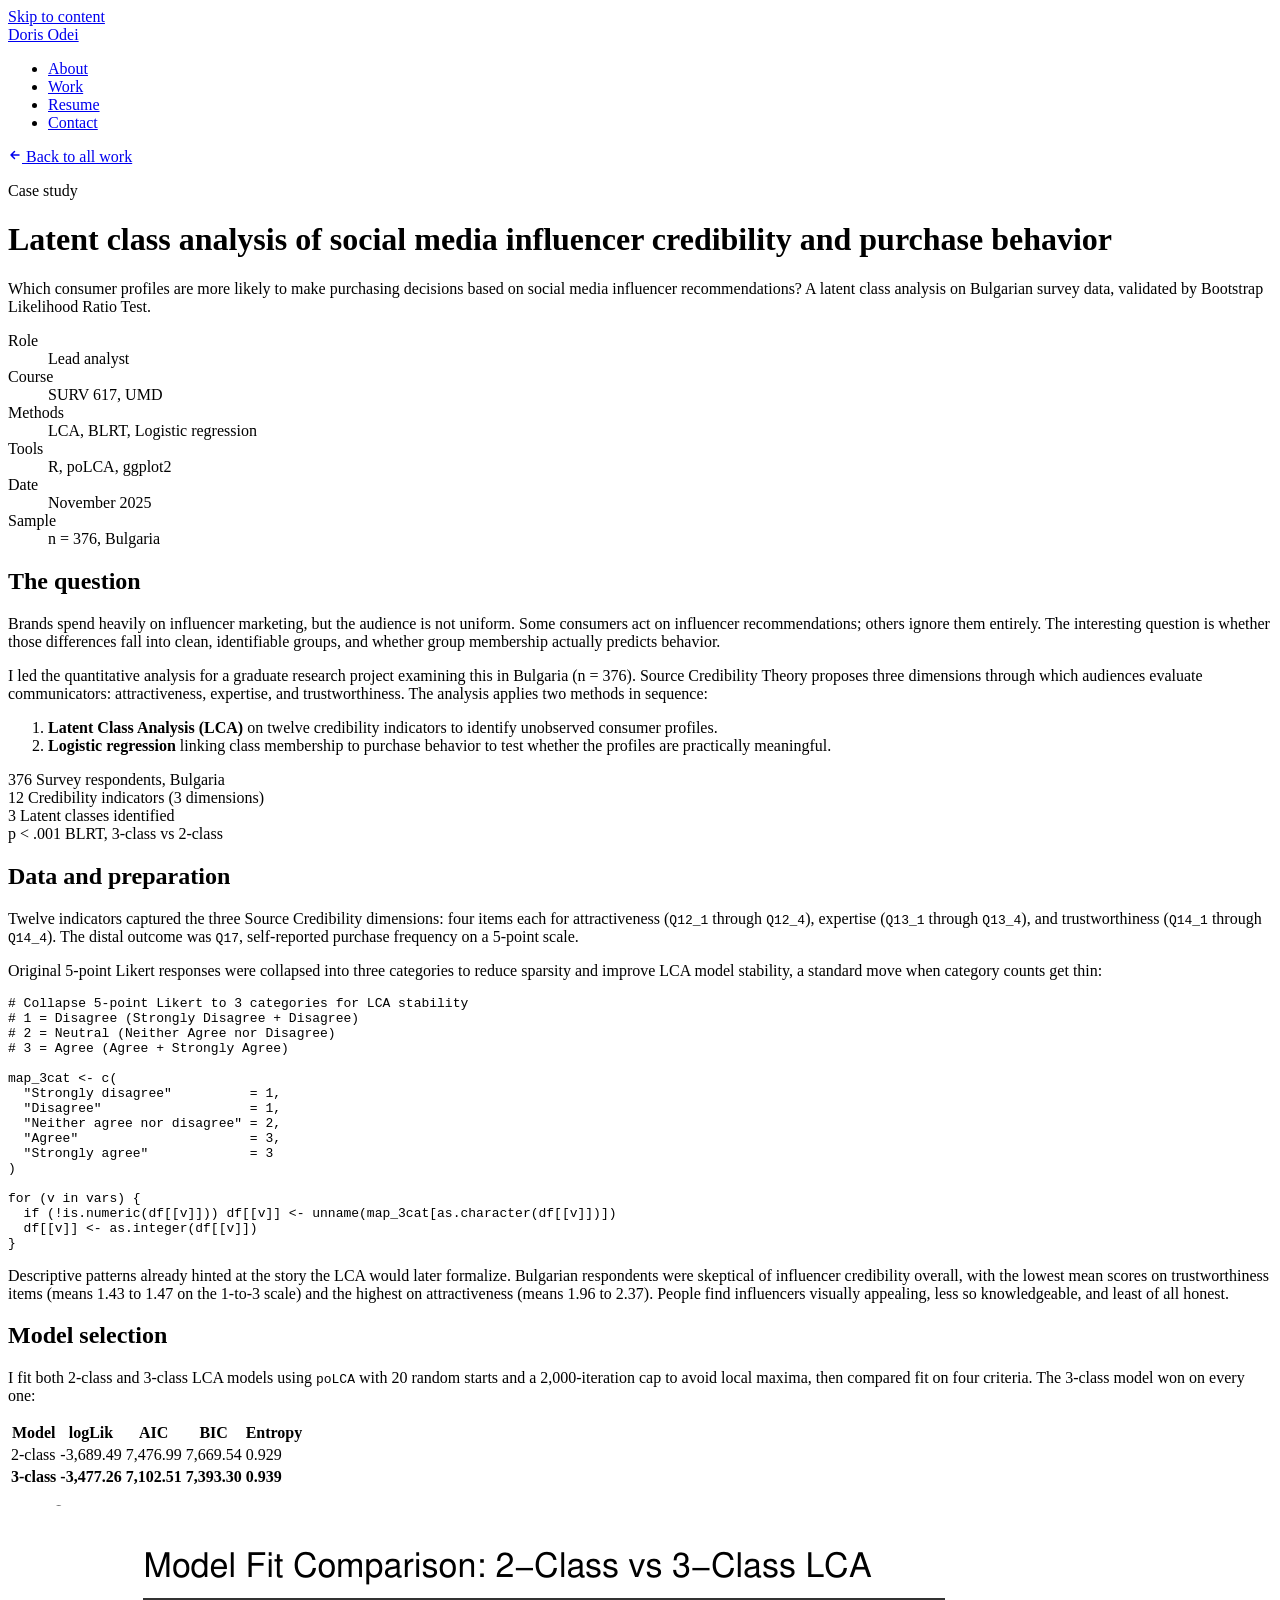
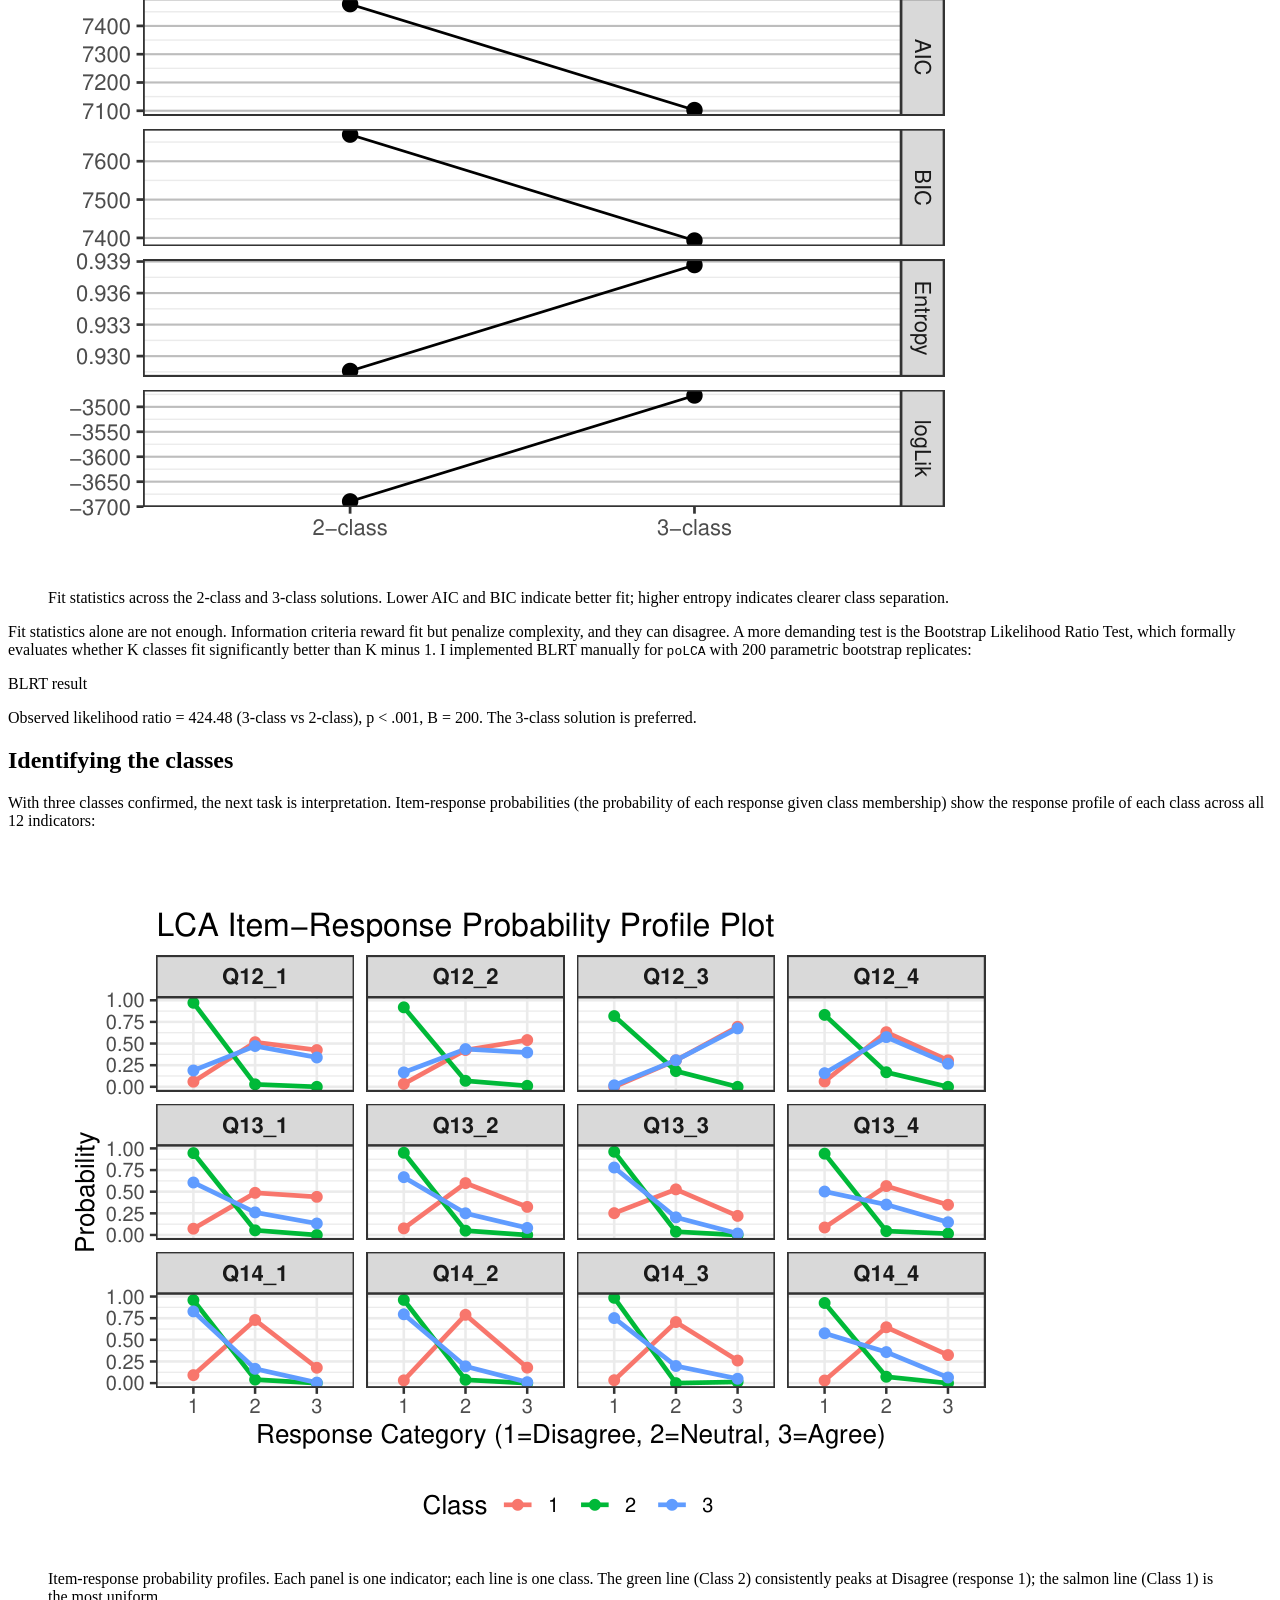
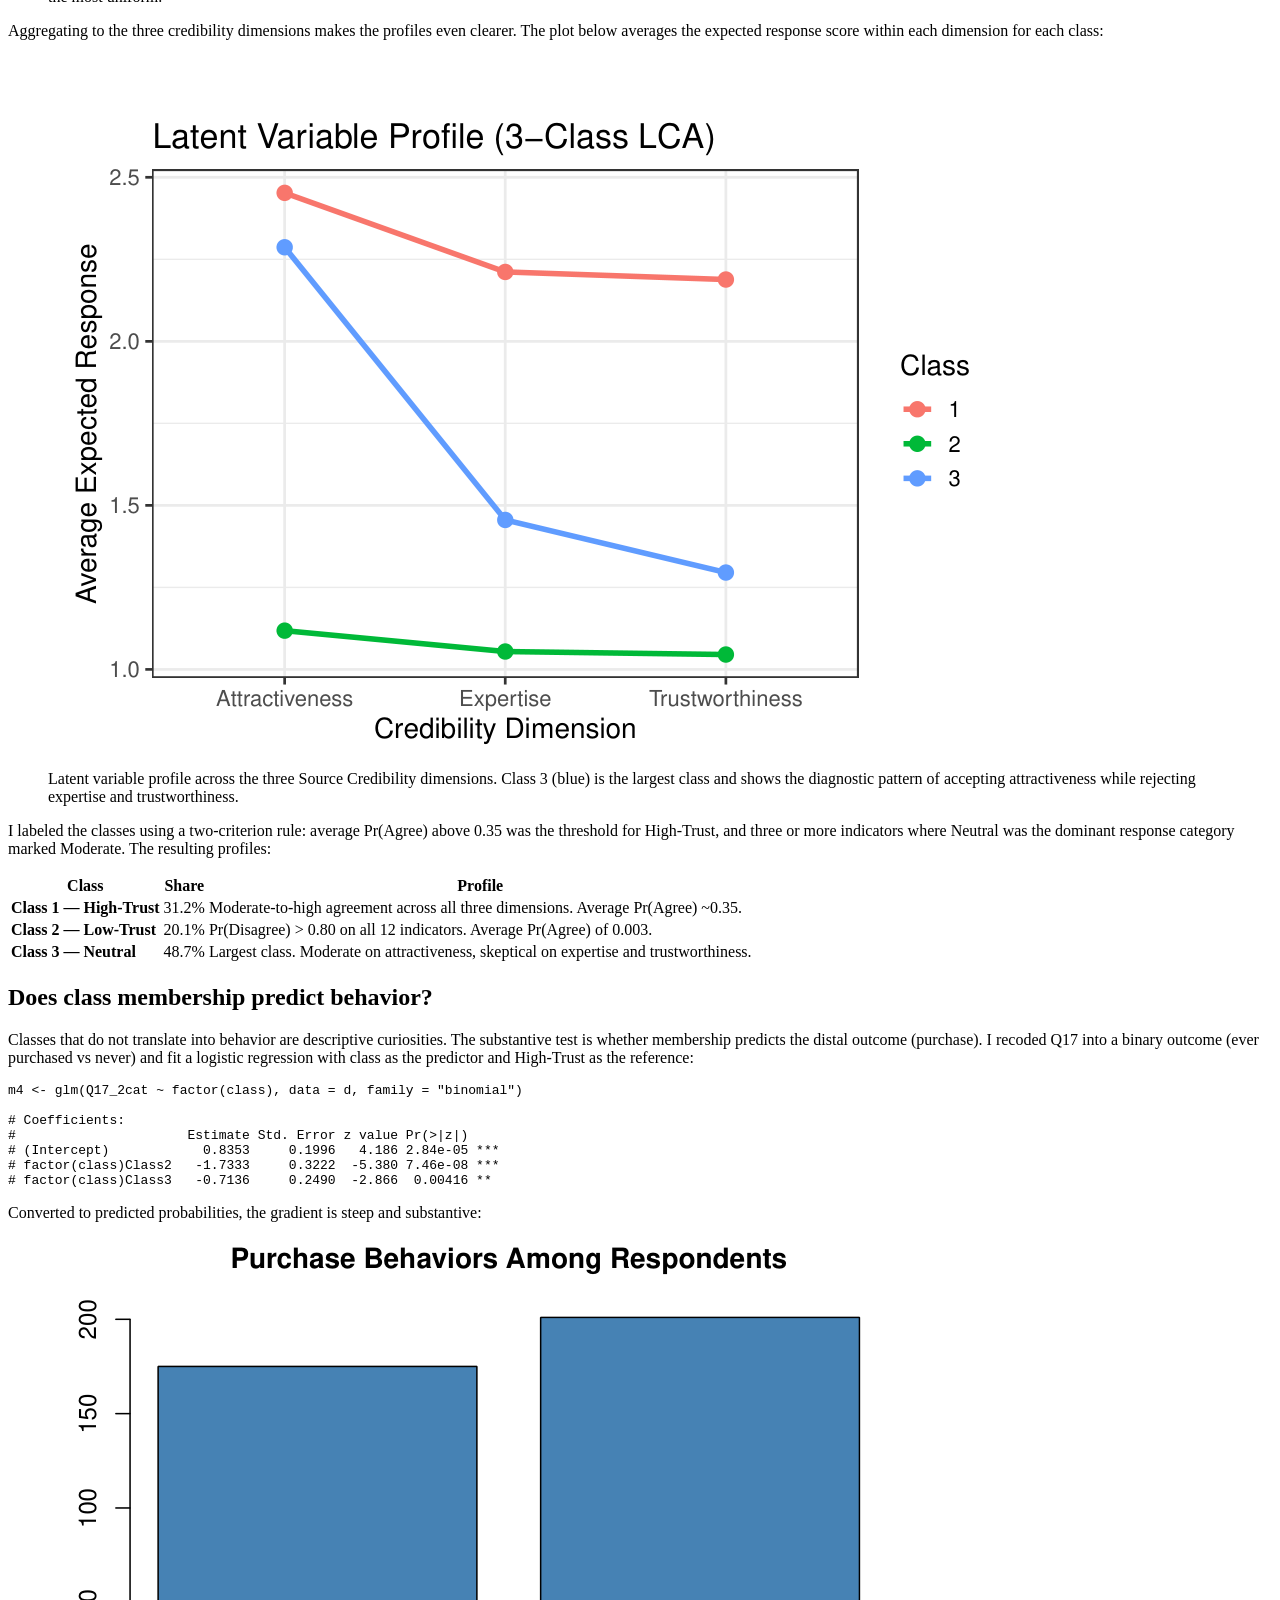
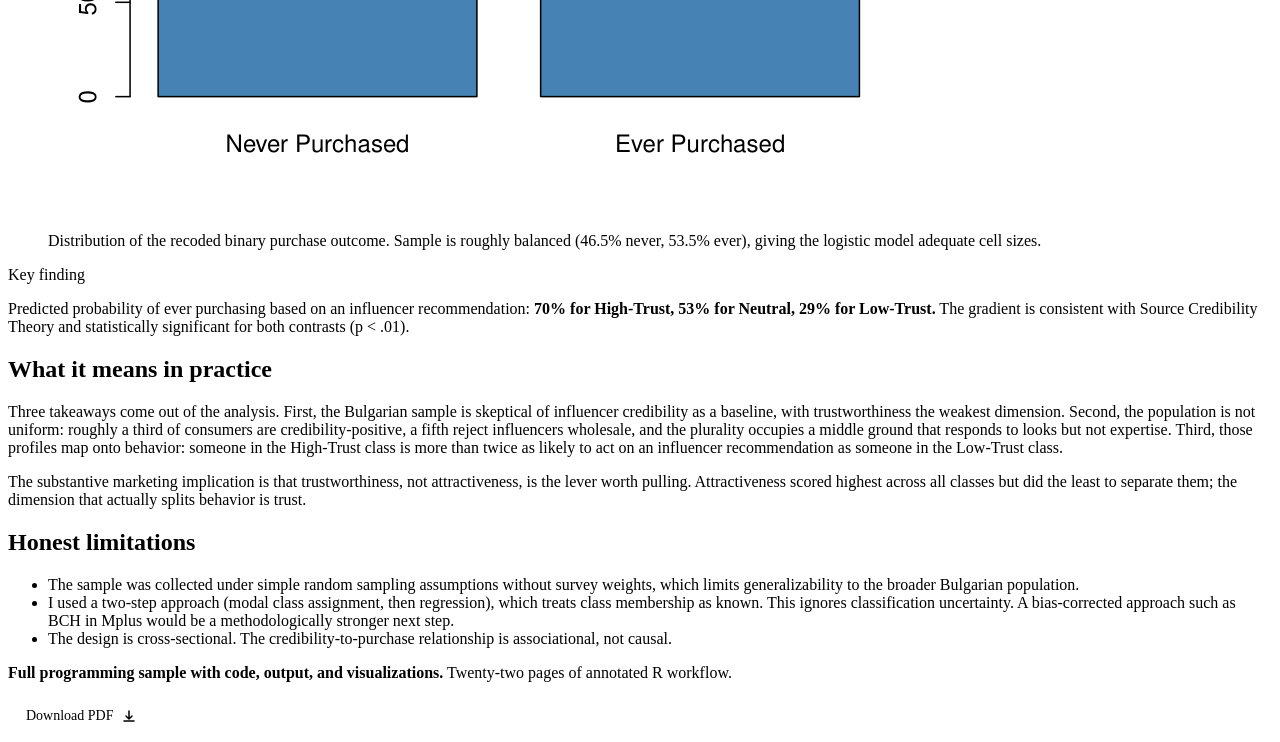
==== commit fe97e3cb: "deploy: baakoflo/client-doris-portfolio@b976e4c65e8d3a2864e36a1cacfd1ea888f00a64" ====
--- a/work/lca-influencer-credibility/index.html
+++ b/work/lca-influencer-credibility/index.html
@@ -1,5 +1,5 @@
-<!DOCTYPE html><html lang="en"> <head><meta charset="UTF-8"><meta name="viewport" content="width=device-width, initial-scale=1.0"><meta name="description" content="A 3-class latent class analysis identifying consumer profiles among Bulgarian respondents, and how credibility perceptions predict purchase decisions. By Doris Odei, UMD SURV 617."><meta name="generator" content="Astro v5.18.1"><link rel="preconnect" href="https://fonts.googleapis.com"><link rel="preconnect" href="https://fonts.gstatic.com" crossorigin><link href="https://fonts.googleapis.com/css2?family=Plus+Jakarta+Sans:wght@400;500;600;700&family=Inter:wght@400;500;600&family=JetBrains+Mono:wght@400;500&display=swap" rel="stylesheet"><link rel="icon" type="image/svg+xml" href="/favicon.svg"><title>Latent class analysis of social media influencer credibility and purchase behavior | Doris Odei</title><meta property="og:title" content="Latent class analysis of social media influencer credibility and purchase behavior | Doris Odei"><meta property="og:description" content="A 3-class latent class analysis identifying consumer profiles among Bulgarian respondents, and how credibility perceptions predict purchase decisions. By Doris Odei, UMD SURV 617."><meta property="og:type" content="website"><meta name="twitter:card" content="summary_large_image"><link rel="stylesheet" href="/_astro/lca-influencer-credibility.pM5ExsJ3.css">
-<link rel="stylesheet" href="/_astro/lca-influencer-credibility.DRlNyM_T.css"></head> <body> <a href="#main" class="sr-only">Skip to content</a>  <header class="nav" data-astro-cid-dmqpwcec> <div class="container nav__inner" data-astro-cid-dmqpwcec> <a href="#top" class="nav__brand" aria-label="Home" data-astro-cid-dmqpwcec> <span class="nav__mark" aria-hidden="true" data-astro-cid-dmqpwcec></span> <span class="nav__name" data-astro-cid-dmqpwcec>Doris Odei</span> </a> <nav aria-label="Primary" data-astro-cid-dmqpwcec> <ul class="nav__links" data-astro-cid-dmqpwcec> <li data-astro-cid-dmqpwcec><a href="#about" data-astro-cid-dmqpwcec>About</a></li><li data-astro-cid-dmqpwcec><a href="#work" data-astro-cid-dmqpwcec>Work</a></li><li data-astro-cid-dmqpwcec><a href="#resume" data-astro-cid-dmqpwcec>Resume</a></li><li data-astro-cid-dmqpwcec><a href="#contact" data-astro-cid-dmqpwcec>Contact</a></li> </ul> </nav> </div> </header>  <main id="main" class="project" data-astro-cid-eo3wme6m> <header class="project__head" data-astro-cid-eo3wme6m> <div class="container" data-astro-cid-eo3wme6m> <a href="/#work" class="project__back" data-astro-cid-eo3wme6m> <svg width="14" height="14" viewBox="0 0 14 14" fill="none" aria-hidden="true" data-astro-cid-eo3wme6m> <path d="M11 7H3m0 0l3.5-3.5M3 7l3.5 3.5" stroke="currentColor" stroke-width="1.5" stroke-linecap="round" stroke-linejoin="round" data-astro-cid-eo3wme6m></path> </svg>
+<!DOCTYPE html><html lang="en"> <head><meta charset="UTF-8"><meta name="viewport" content="width=device-width, initial-scale=1.0"><meta name="description" content="A 3-class latent class analysis identifying consumer profiles among Bulgarian respondents, and how credibility perceptions predict purchase decisions. By Doris Odei, UMD SURV 617."><meta name="generator" content="Astro v5.18.1"><link rel="preconnect" href="https://fonts.googleapis.com"><link rel="preconnect" href="https://fonts.gstatic.com" crossorigin><link href="https://fonts.googleapis.com/css2?family=Plus+Jakarta+Sans:wght@400;500;600;700&family=Inter:wght@400;500;600&family=JetBrains+Mono:wght@400;500&display=swap" rel="stylesheet"><link rel="icon" type="image/svg+xml" href="/favicon.svg"><title>Latent class analysis of social media influencer credibility and purchase behavior | Doris Odei</title><meta property="og:title" content="Latent class analysis of social media influencer credibility and purchase behavior | Doris Odei"><meta property="og:description" content="A 3-class latent class analysis identifying consumer profiles among Bulgarian respondents, and how credibility perceptions predict purchase decisions. By Doris Odei, UMD SURV 617."><meta property="og:type" content="website"><meta name="twitter:card" content="summary_large_image"><link rel="stylesheet" href="/portfolio-website/_astro/lca-influencer-credibility.pM5ExsJ3.css">
+<link rel="stylesheet" href="/portfolio-website/_astro/lca-influencer-credibility.DRlNyM_T.css"></head> <body> <a href="#main" class="sr-only">Skip to content</a>  <header class="nav" data-astro-cid-dmqpwcec> <div class="container nav__inner" data-astro-cid-dmqpwcec> <a href="#top" class="nav__brand" aria-label="Home" data-astro-cid-dmqpwcec> <span class="nav__mark" aria-hidden="true" data-astro-cid-dmqpwcec></span> <span class="nav__name" data-astro-cid-dmqpwcec>Doris Odei</span> </a> <nav aria-label="Primary" data-astro-cid-dmqpwcec> <ul class="nav__links" data-astro-cid-dmqpwcec> <li data-astro-cid-dmqpwcec><a href="#about" data-astro-cid-dmqpwcec>About</a></li><li data-astro-cid-dmqpwcec><a href="#work" data-astro-cid-dmqpwcec>Work</a></li><li data-astro-cid-dmqpwcec><a href="#resume" data-astro-cid-dmqpwcec>Resume</a></li><li data-astro-cid-dmqpwcec><a href="#contact" data-astro-cid-dmqpwcec>Contact</a></li> </ul> </nav> </div> </header>  <main id="main" class="project" data-astro-cid-eo3wme6m> <header class="project__head" data-astro-cid-eo3wme6m> <div class="container" data-astro-cid-eo3wme6m> <a href="/#work" class="project__back" data-astro-cid-eo3wme6m> <svg width="14" height="14" viewBox="0 0 14 14" fill="none" aria-hidden="true" data-astro-cid-eo3wme6m> <path d="M11 7H3m0 0l3.5-3.5M3 7l3.5 3.5" stroke="currentColor" stroke-width="1.5" stroke-linecap="round" stroke-linejoin="round" data-astro-cid-eo3wme6m></path> </svg>
 Back to all work
 </a> <p class="eyebrow project__eyebrow" data-astro-cid-eo3wme6m>Case study</p> <h1 class="project__title" data-astro-cid-eo3wme6m>Latent class analysis of social media influencer credibility and purchase behavior</h1> <p class="project__subtitle" data-astro-cid-eo3wme6m>Which consumer profiles are more likely to make purchasing decisions based on social media influencer recommendations? A latent class analysis on Bulgarian survey data, validated by Bootstrap Likelihood Ratio Test.</p> <dl class="project__meta" data-astro-cid-eo3wme6m> <div class="project__meta-row" data-astro-cid-eo3wme6m> <dt data-astro-cid-eo3wme6m>Role</dt> <dd data-astro-cid-eo3wme6m>Lead analyst</dd> </div><div class="project__meta-row" data-astro-cid-eo3wme6m> <dt data-astro-cid-eo3wme6m>Course</dt> <dd data-astro-cid-eo3wme6m>SURV 617, UMD</dd> </div><div class="project__meta-row" data-astro-cid-eo3wme6m> <dt data-astro-cid-eo3wme6m>Methods</dt> <dd data-astro-cid-eo3wme6m>LCA, BLRT, Logistic regression</dd> </div><div class="project__meta-row" data-astro-cid-eo3wme6m> <dt data-astro-cid-eo3wme6m>Tools</dt> <dd data-astro-cid-eo3wme6m>R, poLCA, ggplot2</dd> </div><div class="project__meta-row" data-astro-cid-eo3wme6m> <dt data-astro-cid-eo3wme6m>Date</dt> <dd data-astro-cid-eo3wme6m>November 2025</dd> </div><div class="project__meta-row" data-astro-cid-eo3wme6m> <dt data-astro-cid-eo3wme6m>Sample</dt> <dd data-astro-cid-eo3wme6m>n = 376, Bulgaria</dd> </div> </dl> </div> </header> <article class="project__body" data-astro-cid-eo3wme6m> <div class="container project__container" data-astro-cid-eo3wme6m>  <h2>The question</h2> <p>
 Brands spend heavily on influencer marketing, but the audience is not uniform.
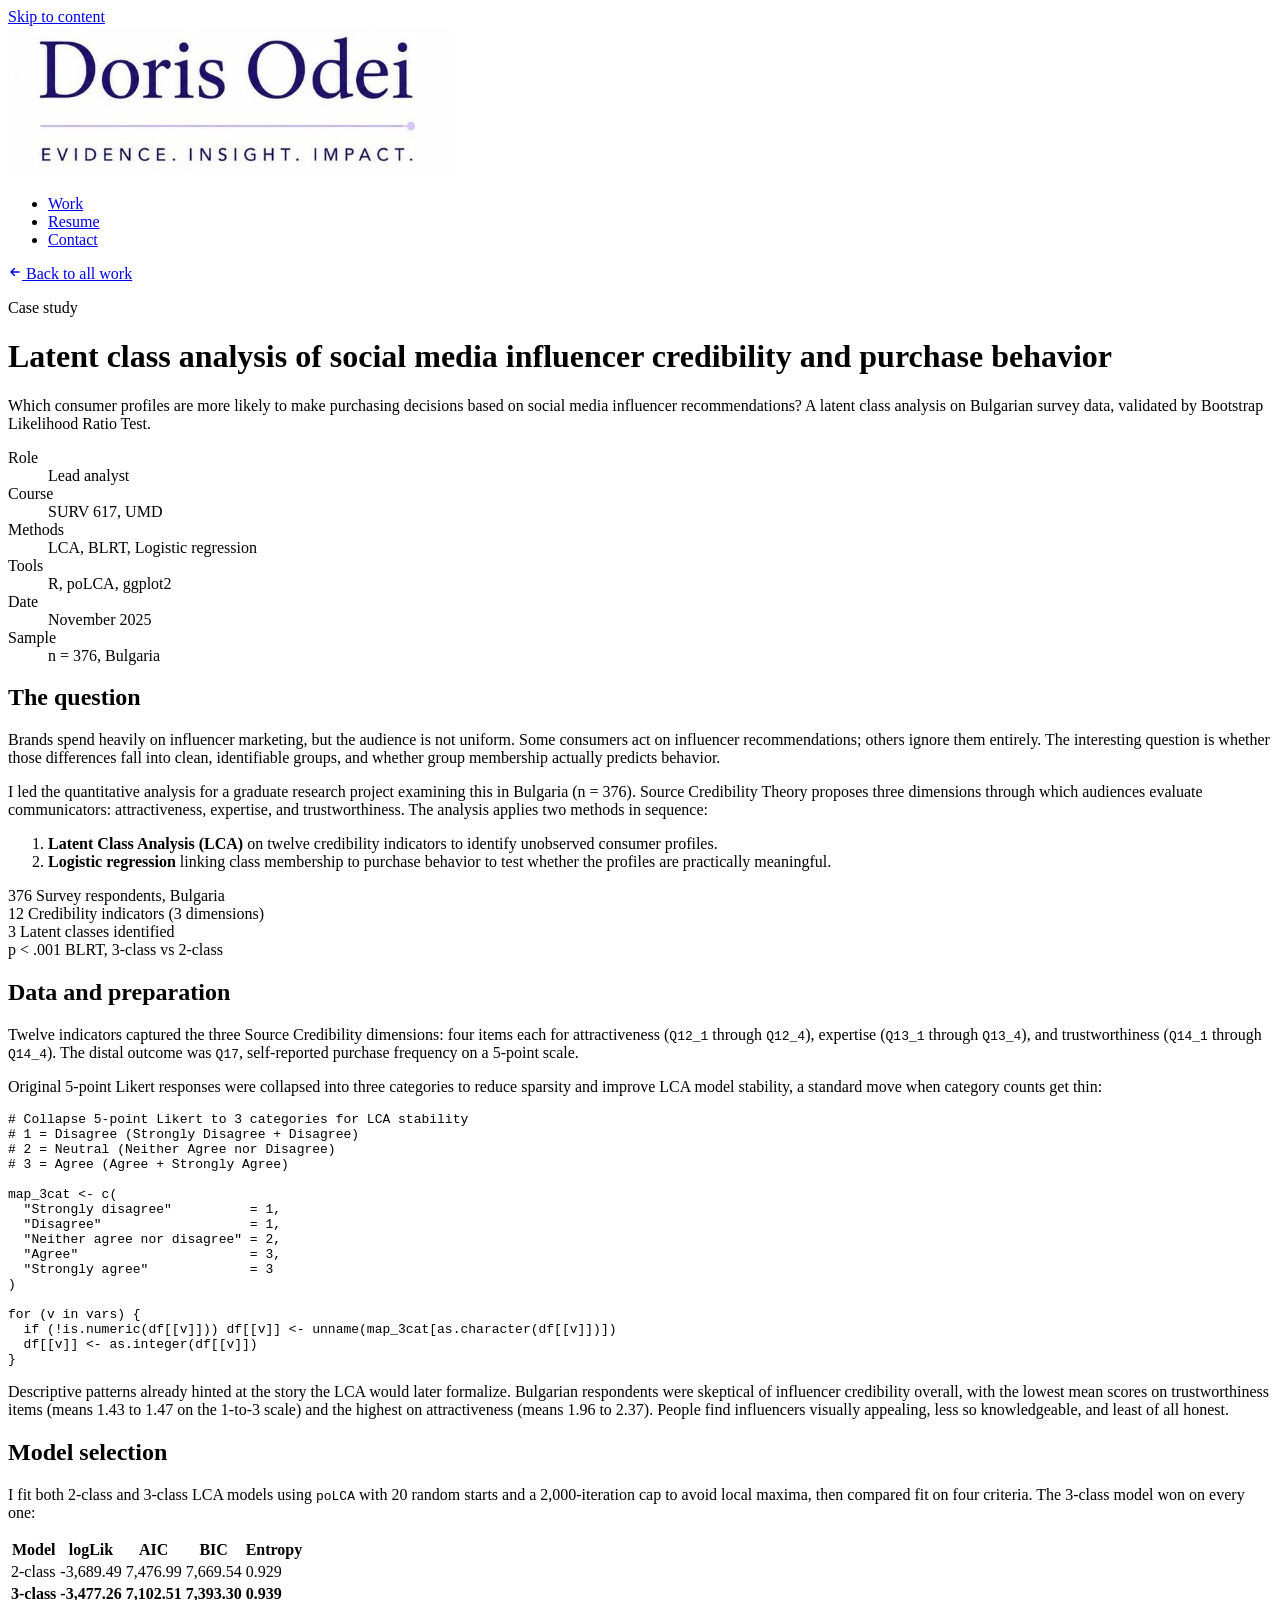
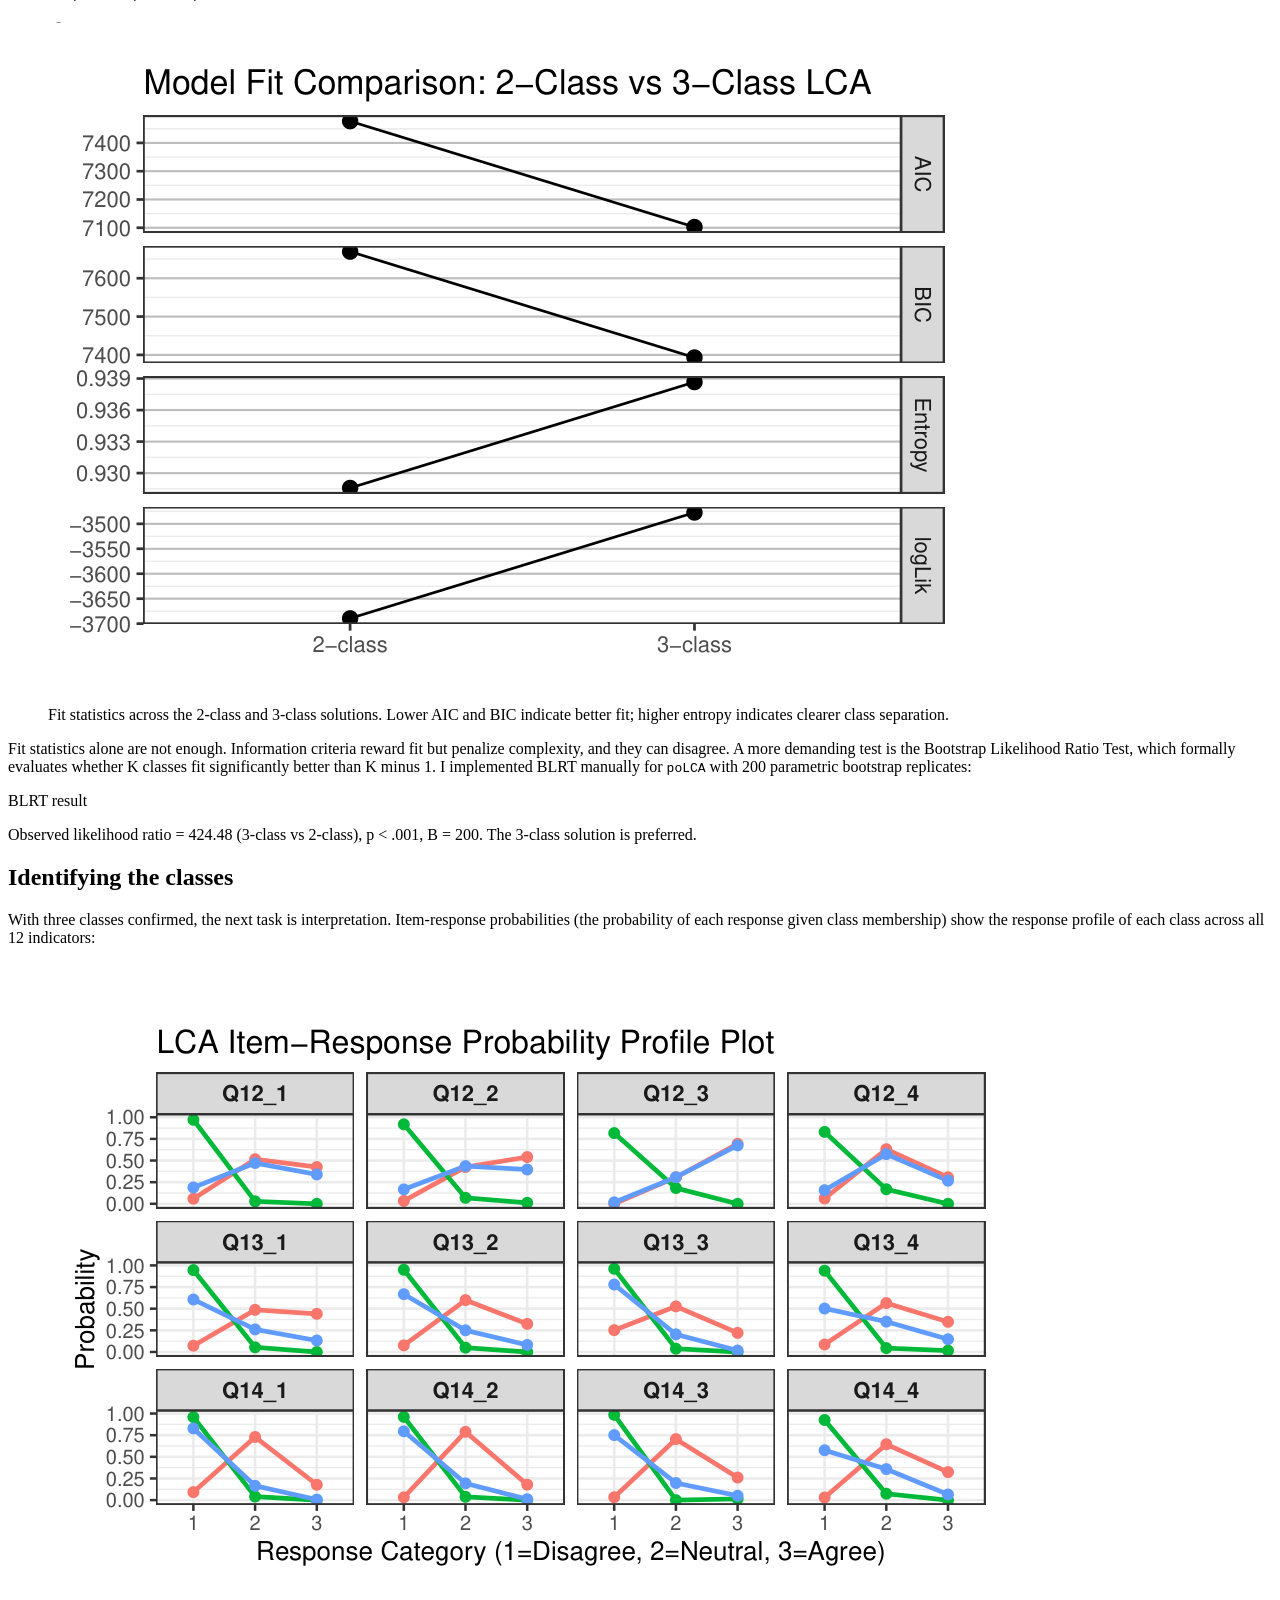
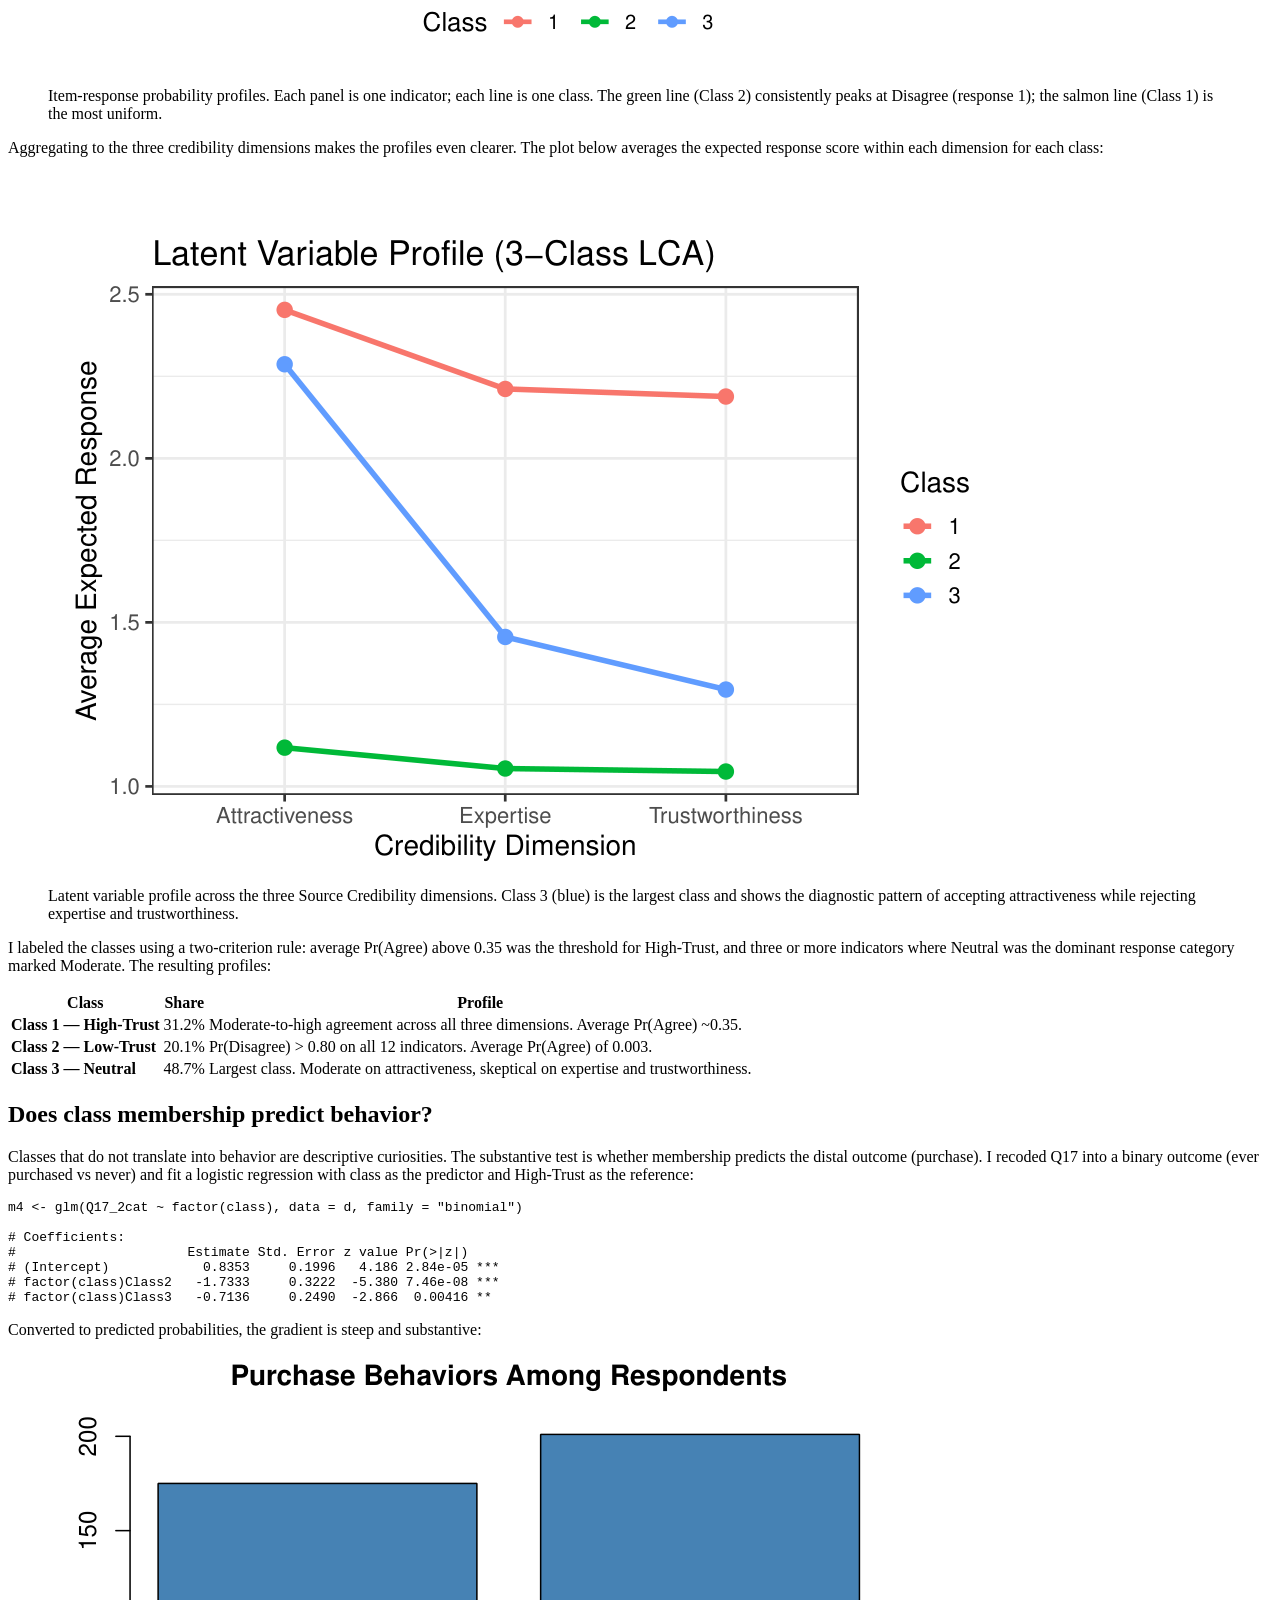
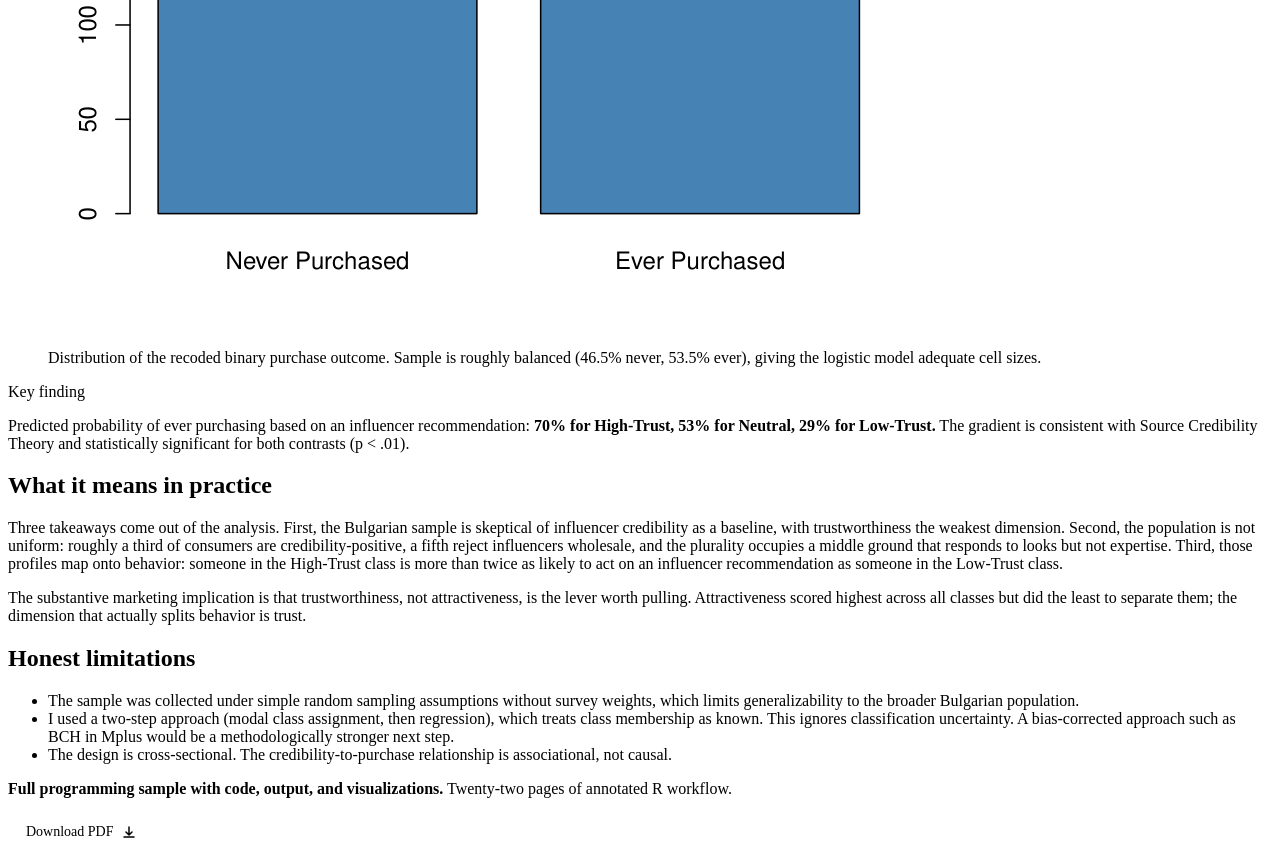
==== commit 88c0638b: "deploy: baakoflo/client-doris-portfolio@aa4a3a0708220b1bc0c112c86b87e2efa792398b" ====
--- a/work/lca-influencer-credibility/index.html
+++ b/work/lca-influencer-credibility/index.html
@@ -1,5 +1,5 @@
 <!DOCTYPE html><html lang="en"> <head><meta charset="UTF-8"><meta name="viewport" content="width=device-width, initial-scale=1.0"><meta name="description" content="A 3-class latent class analysis identifying consumer profiles among Bulgarian respondents, and how credibility perceptions predict purchase decisions. By Doris Odei, UMD SURV 617."><meta name="generator" content="Astro v5.18.1"><link rel="preconnect" href="https://fonts.googleapis.com"><link rel="preconnect" href="https://fonts.gstatic.com" crossorigin><link href="https://fonts.googleapis.com/css2?family=Plus+Jakarta+Sans:wght@400;500;600;700&family=Inter:wght@400;500;600&family=JetBrains+Mono:wght@400;500&display=swap" rel="stylesheet"><link rel="icon" type="image/svg+xml" href="/favicon.svg"><title>Latent class analysis of social media influencer credibility and purchase behavior | Doris Odei</title><meta property="og:title" content="Latent class analysis of social media influencer credibility and purchase behavior | Doris Odei"><meta property="og:description" content="A 3-class latent class analysis identifying consumer profiles among Bulgarian respondents, and how credibility perceptions predict purchase decisions. By Doris Odei, UMD SURV 617."><meta property="og:type" content="website"><meta name="twitter:card" content="summary_large_image"><link rel="stylesheet" href="/portfolio-website/_astro/lca-influencer-credibility.pM5ExsJ3.css">
-<link rel="stylesheet" href="/portfolio-website/_astro/lca-influencer-credibility.DRlNyM_T.css"></head> <body> <a href="#main" class="sr-only">Skip to content</a>  <header class="nav" data-astro-cid-dmqpwcec> <div class="container nav__inner" data-astro-cid-dmqpwcec> <a href="#top" class="nav__brand" aria-label="Home" data-astro-cid-dmqpwcec> <span class="nav__mark" aria-hidden="true" data-astro-cid-dmqpwcec></span> <span class="nav__name" data-astro-cid-dmqpwcec>Doris Odei</span> </a> <nav aria-label="Primary" data-astro-cid-dmqpwcec> <ul class="nav__links" data-astro-cid-dmqpwcec> <li data-astro-cid-dmqpwcec><a href="#about" data-astro-cid-dmqpwcec>About</a></li><li data-astro-cid-dmqpwcec><a href="#work" data-astro-cid-dmqpwcec>Work</a></li><li data-astro-cid-dmqpwcec><a href="#resume" data-astro-cid-dmqpwcec>Resume</a></li><li data-astro-cid-dmqpwcec><a href="#contact" data-astro-cid-dmqpwcec>Contact</a></li> </ul> </nav> </div> </header>  <main id="main" class="project" data-astro-cid-eo3wme6m> <header class="project__head" data-astro-cid-eo3wme6m> <div class="container" data-astro-cid-eo3wme6m> <a href="/#work" class="project__back" data-astro-cid-eo3wme6m> <svg width="14" height="14" viewBox="0 0 14 14" fill="none" aria-hidden="true" data-astro-cid-eo3wme6m> <path d="M11 7H3m0 0l3.5-3.5M3 7l3.5 3.5" stroke="currentColor" stroke-width="1.5" stroke-linecap="round" stroke-linejoin="round" data-astro-cid-eo3wme6m></path> </svg>
+<link rel="stylesheet" href="/portfolio-website/_astro/lca-influencer-credibility.DRlNyM_T.css"></head> <body> <a href="#main" class="sr-only">Skip to content</a>  <header class="nav" data-astro-cid-dmqpwcec> <div class="container nav__inner" data-astro-cid-dmqpwcec> <a href="#top" class="nav__brand" aria-label="Home" data-astro-cid-dmqpwcec> <!-- <span class="nav__mark" aria-hidden="true"></span> --> <span class="nav__name" data-astro-cid-dmqpwcec> <img src="/favicon.jpeg" alt="Logo mark" width="35%" data-astro-cid-dmqpwcec> </span> </a> <nav aria-label="Primary" data-astro-cid-dmqpwcec> <ul class="nav__links" data-astro-cid-dmqpwcec> <li data-astro-cid-dmqpwcec><a href="#work" data-astro-cid-dmqpwcec>Work</a></li><li data-astro-cid-dmqpwcec><a href="#resume" data-astro-cid-dmqpwcec>Resume</a></li><li data-astro-cid-dmqpwcec><a href="#contact" data-astro-cid-dmqpwcec>Contact</a></li> </ul> </nav> </div> </header>  <main id="main" class="project" data-astro-cid-eo3wme6m> <header class="project__head" data-astro-cid-eo3wme6m> <div class="container" data-astro-cid-eo3wme6m> <a href="/#work" class="project__back" data-astro-cid-eo3wme6m> <svg width="14" height="14" viewBox="0 0 14 14" fill="none" aria-hidden="true" data-astro-cid-eo3wme6m> <path d="M11 7H3m0 0l3.5-3.5M3 7l3.5 3.5" stroke="currentColor" stroke-width="1.5" stroke-linecap="round" stroke-linejoin="round" data-astro-cid-eo3wme6m></path> </svg>
 Back to all work
 </a> <p class="eyebrow project__eyebrow" data-astro-cid-eo3wme6m>Case study</p> <h1 class="project__title" data-astro-cid-eo3wme6m>Latent class analysis of social media influencer credibility and purchase behavior</h1> <p class="project__subtitle" data-astro-cid-eo3wme6m>Which consumer profiles are more likely to make purchasing decisions based on social media influencer recommendations? A latent class analysis on Bulgarian survey data, validated by Bootstrap Likelihood Ratio Test.</p> <dl class="project__meta" data-astro-cid-eo3wme6m> <div class="project__meta-row" data-astro-cid-eo3wme6m> <dt data-astro-cid-eo3wme6m>Role</dt> <dd data-astro-cid-eo3wme6m>Lead analyst</dd> </div><div class="project__meta-row" data-astro-cid-eo3wme6m> <dt data-astro-cid-eo3wme6m>Course</dt> <dd data-astro-cid-eo3wme6m>SURV 617, UMD</dd> </div><div class="project__meta-row" data-astro-cid-eo3wme6m> <dt data-astro-cid-eo3wme6m>Methods</dt> <dd data-astro-cid-eo3wme6m>LCA, BLRT, Logistic regression</dd> </div><div class="project__meta-row" data-astro-cid-eo3wme6m> <dt data-astro-cid-eo3wme6m>Tools</dt> <dd data-astro-cid-eo3wme6m>R, poLCA, ggplot2</dd> </div><div class="project__meta-row" data-astro-cid-eo3wme6m> <dt data-astro-cid-eo3wme6m>Date</dt> <dd data-astro-cid-eo3wme6m>November 2025</dd> </div><div class="project__meta-row" data-astro-cid-eo3wme6m> <dt data-astro-cid-eo3wme6m>Sample</dt> <dd data-astro-cid-eo3wme6m>n = 376, Bulgaria</dd> </div> </dl> </div> </header> <article class="project__body" data-astro-cid-eo3wme6m> <div class="container project__container" data-astro-cid-eo3wme6m>  <h2>The question</h2> <p>
 Brands spend heavily on influencer marketing, but the audience is not uniform.
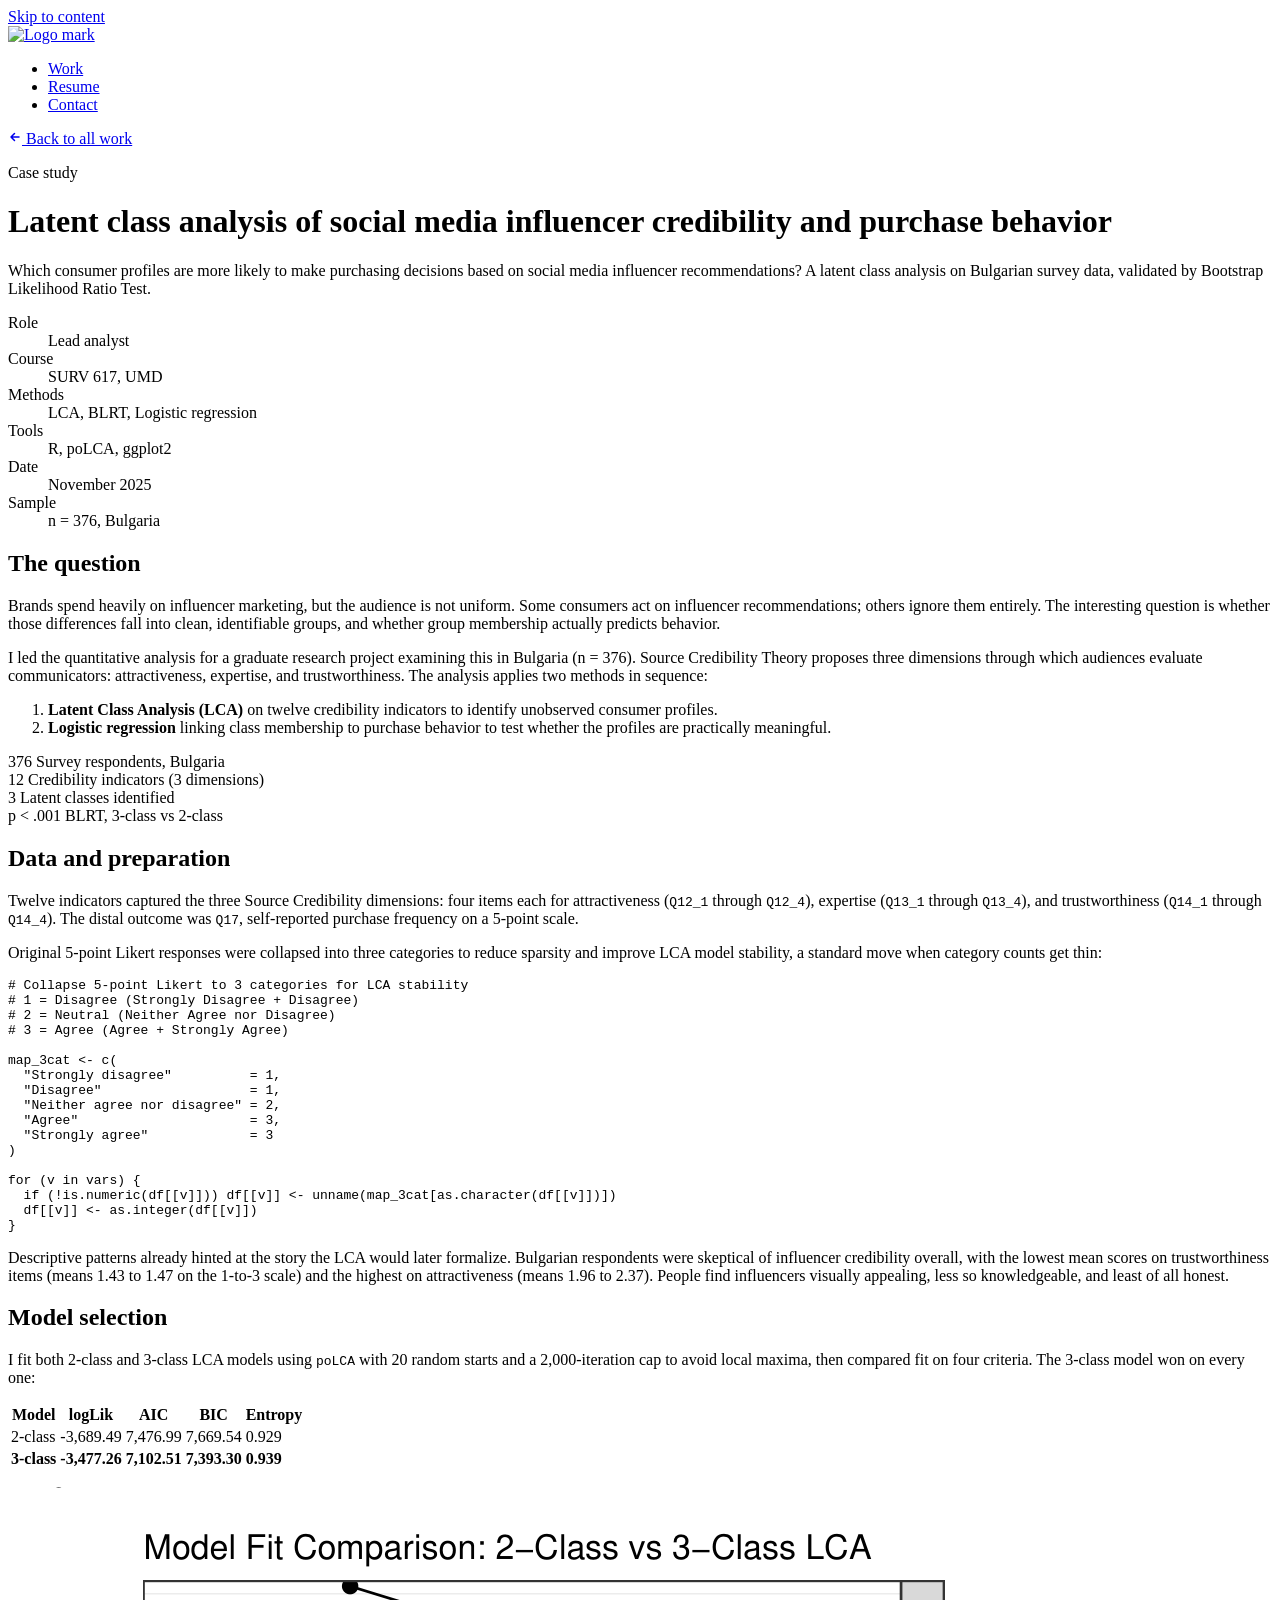
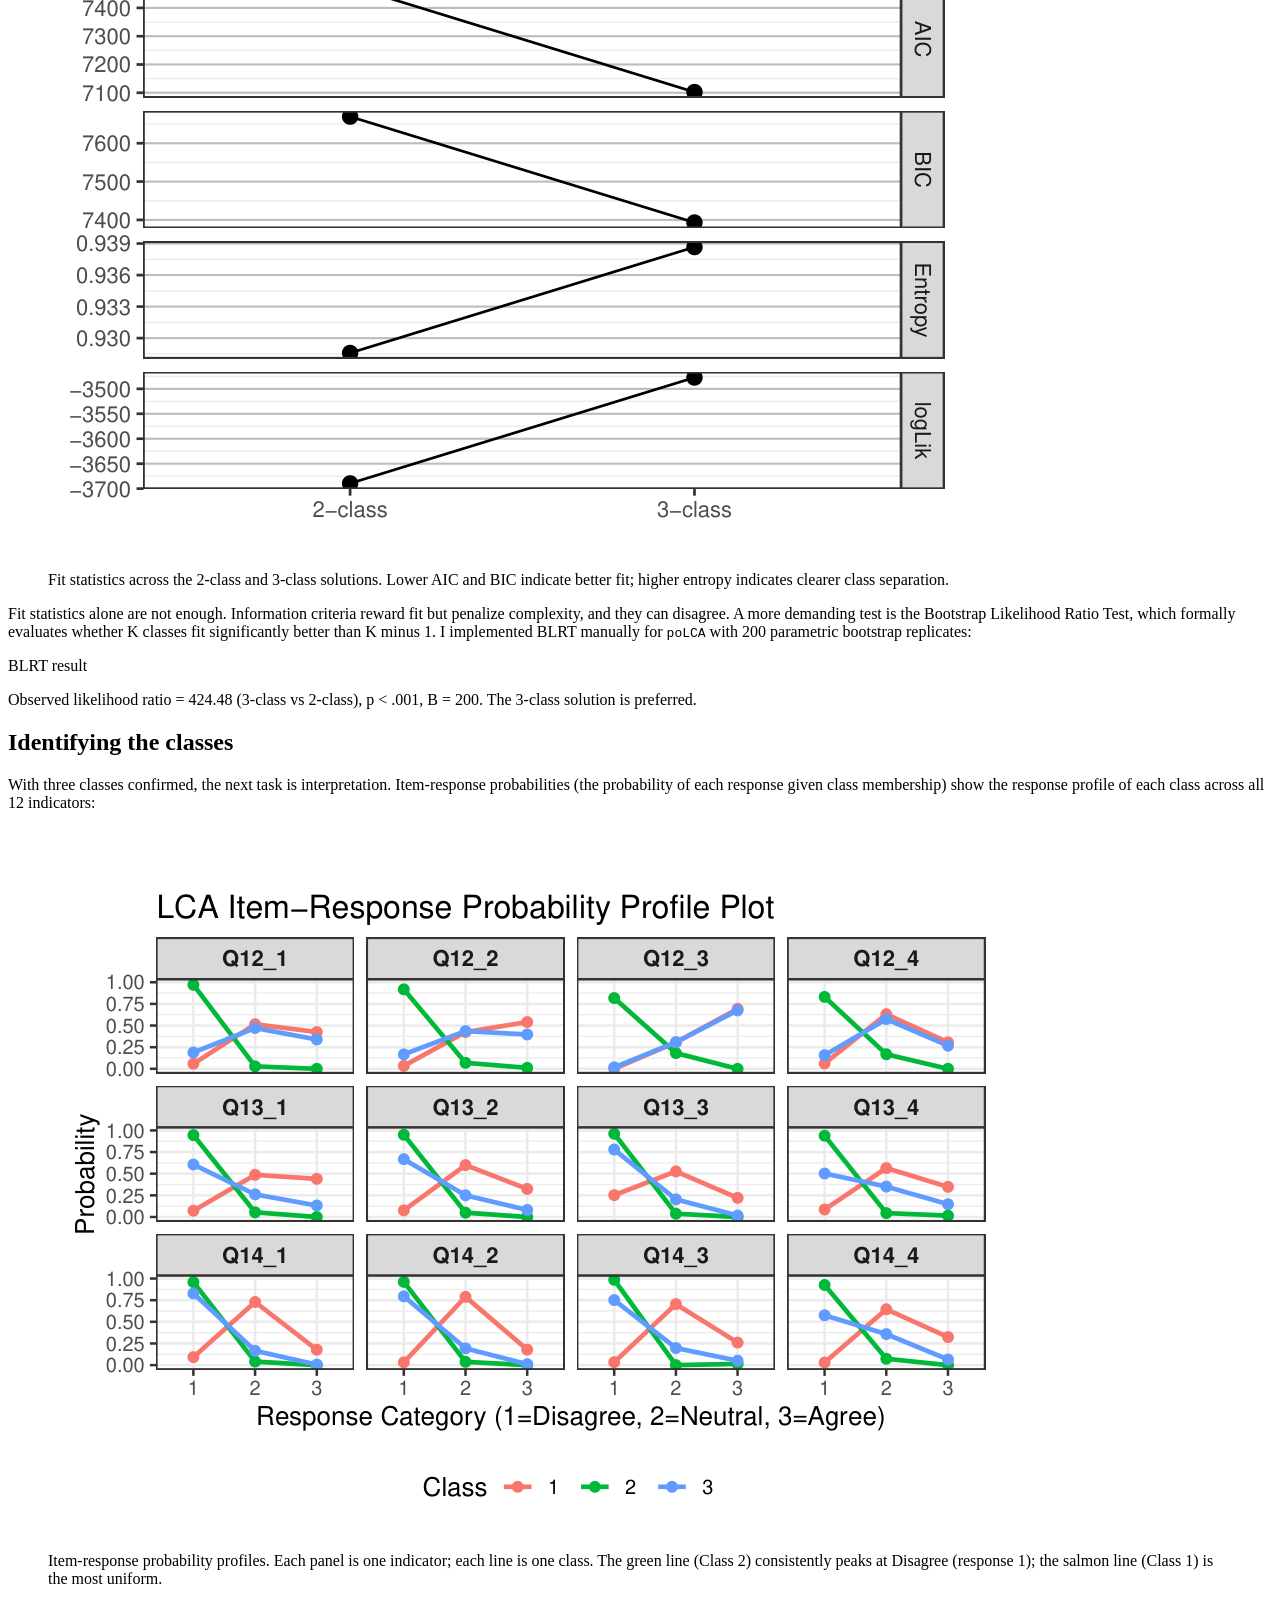
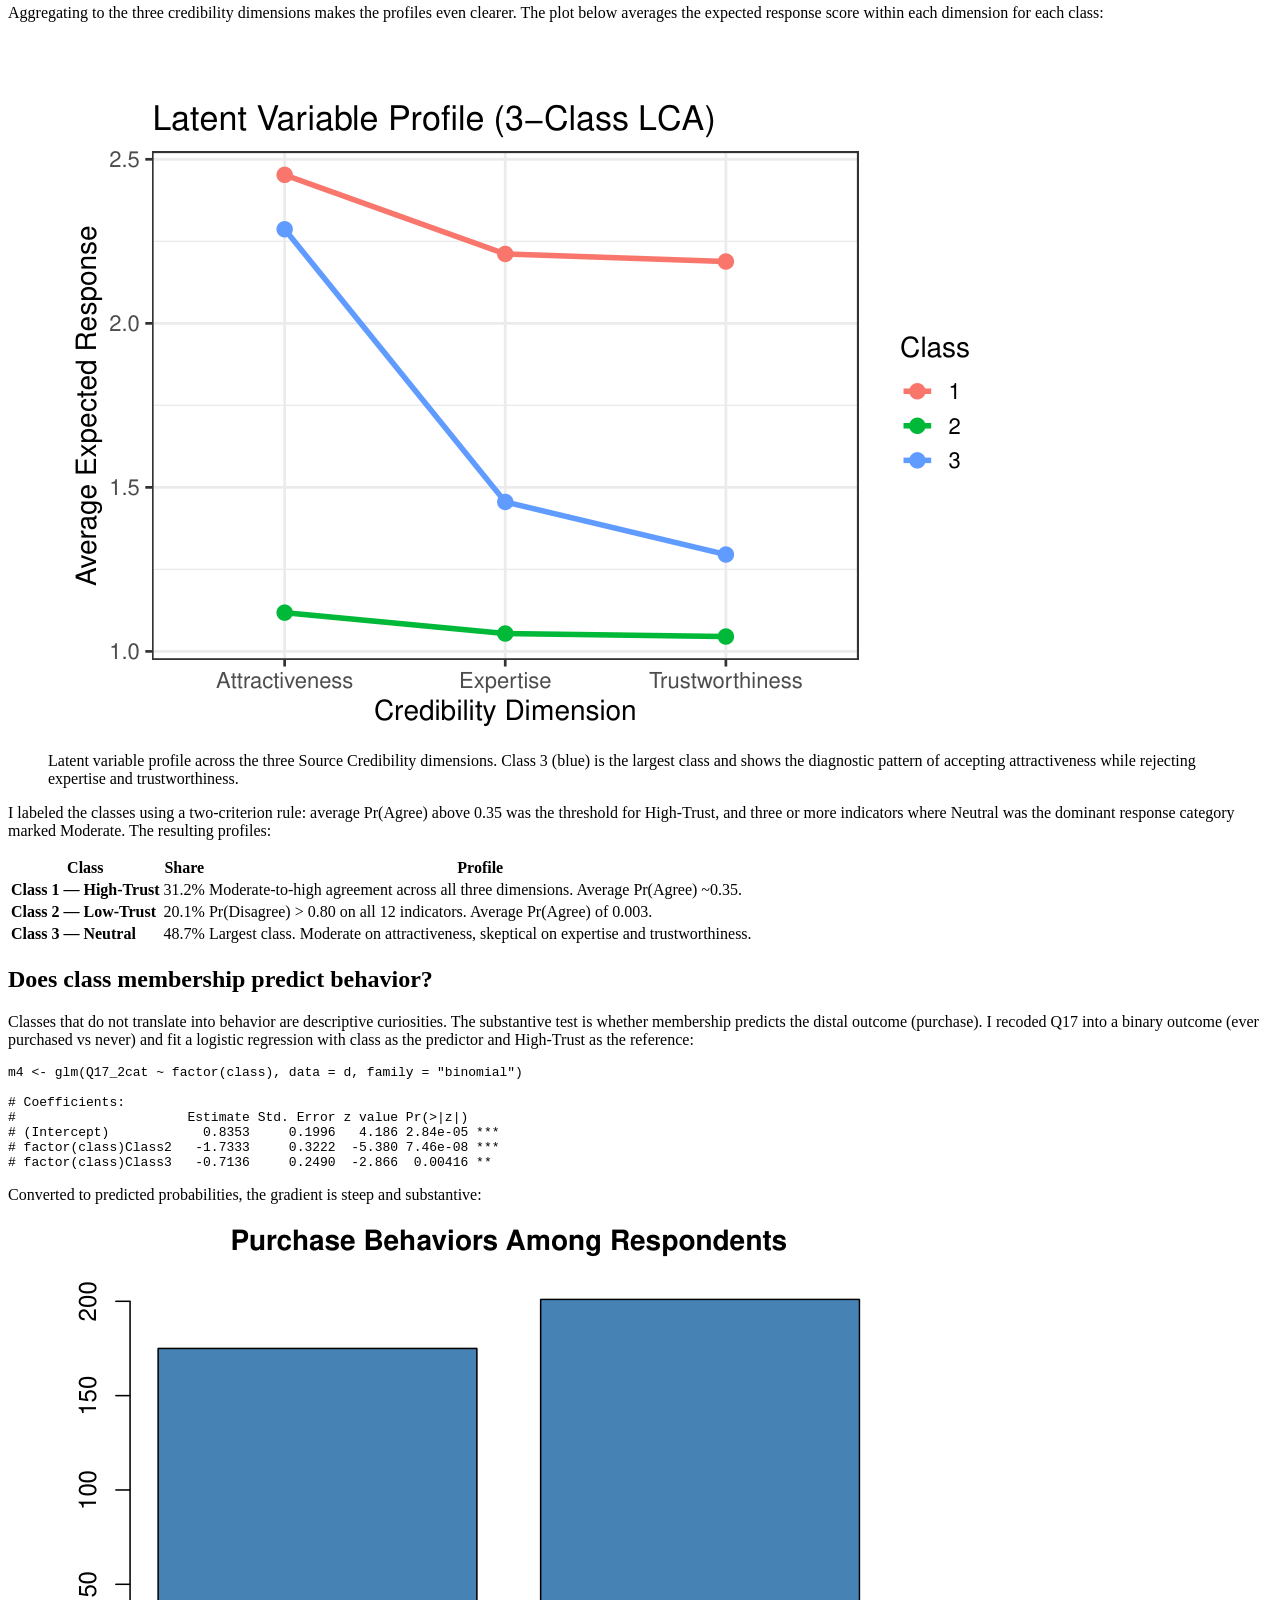
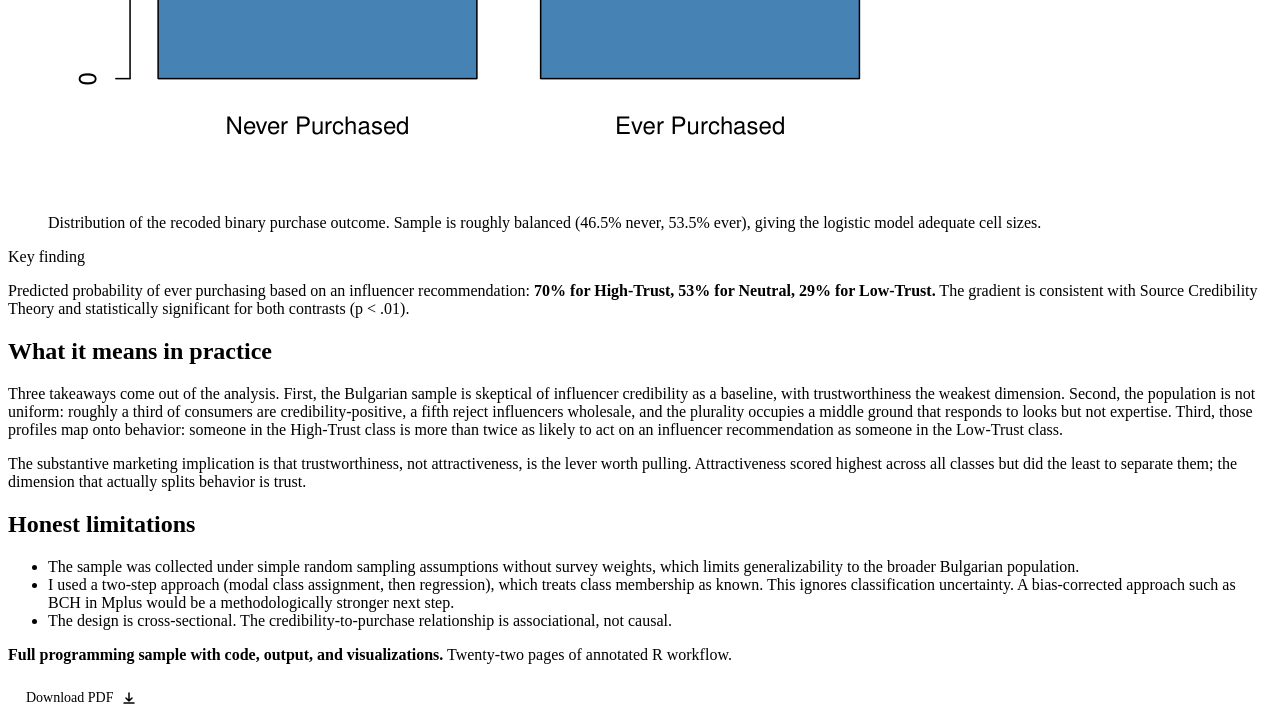
==== commit 3be528b9: "deploy: baakoflo/client-doris-portfolio@e613f0a896aed89efd00ad076d96d7e4fd13f4e8" ====
--- a/work/lca-influencer-credibility/index.html
+++ b/work/lca-influencer-credibility/index.html
@@ -1,5 +1,5 @@
 <!DOCTYPE html><html lang="en"> <head><meta charset="UTF-8"><meta name="viewport" content="width=device-width, initial-scale=1.0"><meta name="description" content="A 3-class latent class analysis identifying consumer profiles among Bulgarian respondents, and how credibility perceptions predict purchase decisions. By Doris Odei, UMD SURV 617."><meta name="generator" content="Astro v5.18.1"><link rel="preconnect" href="https://fonts.googleapis.com"><link rel="preconnect" href="https://fonts.gstatic.com" crossorigin><link href="https://fonts.googleapis.com/css2?family=Plus+Jakarta+Sans:wght@400;500;600;700&family=Inter:wght@400;500;600&family=JetBrains+Mono:wght@400;500&display=swap" rel="stylesheet"><link rel="icon" type="image/svg+xml" href="/favicon.svg"><title>Latent class analysis of social media influencer credibility and purchase behavior | Doris Odei</title><meta property="og:title" content="Latent class analysis of social media influencer credibility and purchase behavior | Doris Odei"><meta property="og:description" content="A 3-class latent class analysis identifying consumer profiles among Bulgarian respondents, and how credibility perceptions predict purchase decisions. By Doris Odei, UMD SURV 617."><meta property="og:type" content="website"><meta name="twitter:card" content="summary_large_image"><link rel="stylesheet" href="/portfolio-website/_astro/lca-influencer-credibility.pM5ExsJ3.css">
-<link rel="stylesheet" href="/portfolio-website/_astro/lca-influencer-credibility.DRlNyM_T.css"></head> <body> <a href="#main" class="sr-only">Skip to content</a>  <header class="nav" data-astro-cid-dmqpwcec> <div class="container nav__inner" data-astro-cid-dmqpwcec> <a href="#top" class="nav__brand" aria-label="Home" data-astro-cid-dmqpwcec> <!-- <span class="nav__mark" aria-hidden="true"></span> --> <span class="nav__name" data-astro-cid-dmqpwcec> <img src="/favicon.jpeg" alt="Logo mark" width="35%" data-astro-cid-dmqpwcec> </span> </a> <nav aria-label="Primary" data-astro-cid-dmqpwcec> <ul class="nav__links" data-astro-cid-dmqpwcec> <li data-astro-cid-dmqpwcec><a href="#work" data-astro-cid-dmqpwcec>Work</a></li><li data-astro-cid-dmqpwcec><a href="#resume" data-astro-cid-dmqpwcec>Resume</a></li><li data-astro-cid-dmqpwcec><a href="#contact" data-astro-cid-dmqpwcec>Contact</a></li> </ul> </nav> </div> </header>  <main id="main" class="project" data-astro-cid-eo3wme6m> <header class="project__head" data-astro-cid-eo3wme6m> <div class="container" data-astro-cid-eo3wme6m> <a href="/#work" class="project__back" data-astro-cid-eo3wme6m> <svg width="14" height="14" viewBox="0 0 14 14" fill="none" aria-hidden="true" data-astro-cid-eo3wme6m> <path d="M11 7H3m0 0l3.5-3.5M3 7l3.5 3.5" stroke="currentColor" stroke-width="1.5" stroke-linecap="round" stroke-linejoin="round" data-astro-cid-eo3wme6m></path> </svg>
+<link rel="stylesheet" href="/portfolio-website/_astro/lca-influencer-credibility.DRlNyM_T.css"></head> <body> <a href="#main" class="sr-only">Skip to content</a>  <header class="nav" data-astro-cid-dmqpwcec> <div class="container nav__inner" data-astro-cid-dmqpwcec> <a href="#top" class="nav__brand" aria-label="Home" data-astro-cid-dmqpwcec> <!-- <span class="nav__mark" aria-hidden="true"></span> --> <span class="nav__name" data-astro-cid-dmqpwcec> <img src="/portfolio-website/favicon.jpeg" alt="Logo mark" width="35%" data-astro-cid-dmqpwcec> </span> </a> <nav aria-label="Primary" data-astro-cid-dmqpwcec> <ul class="nav__links" data-astro-cid-dmqpwcec> <li data-astro-cid-dmqpwcec><a href="#work" data-astro-cid-dmqpwcec>Work</a></li><li data-astro-cid-dmqpwcec><a href="#resume" data-astro-cid-dmqpwcec>Resume</a></li><li data-astro-cid-dmqpwcec><a href="#contact" data-astro-cid-dmqpwcec>Contact</a></li> </ul> </nav> </div> </header>  <main id="main" class="project" data-astro-cid-eo3wme6m> <header class="project__head" data-astro-cid-eo3wme6m> <div class="container" data-astro-cid-eo3wme6m> <a href="/#work" class="project__back" data-astro-cid-eo3wme6m> <svg width="14" height="14" viewBox="0 0 14 14" fill="none" aria-hidden="true" data-astro-cid-eo3wme6m> <path d="M11 7H3m0 0l3.5-3.5M3 7l3.5 3.5" stroke="currentColor" stroke-width="1.5" stroke-linecap="round" stroke-linejoin="round" data-astro-cid-eo3wme6m></path> </svg>
 Back to all work
 </a> <p class="eyebrow project__eyebrow" data-astro-cid-eo3wme6m>Case study</p> <h1 class="project__title" data-astro-cid-eo3wme6m>Latent class analysis of social media influencer credibility and purchase behavior</h1> <p class="project__subtitle" data-astro-cid-eo3wme6m>Which consumer profiles are more likely to make purchasing decisions based on social media influencer recommendations? A latent class analysis on Bulgarian survey data, validated by Bootstrap Likelihood Ratio Test.</p> <dl class="project__meta" data-astro-cid-eo3wme6m> <div class="project__meta-row" data-astro-cid-eo3wme6m> <dt data-astro-cid-eo3wme6m>Role</dt> <dd data-astro-cid-eo3wme6m>Lead analyst</dd> </div><div class="project__meta-row" data-astro-cid-eo3wme6m> <dt data-astro-cid-eo3wme6m>Course</dt> <dd data-astro-cid-eo3wme6m>SURV 617, UMD</dd> </div><div class="project__meta-row" data-astro-cid-eo3wme6m> <dt data-astro-cid-eo3wme6m>Methods</dt> <dd data-astro-cid-eo3wme6m>LCA, BLRT, Logistic regression</dd> </div><div class="project__meta-row" data-astro-cid-eo3wme6m> <dt data-astro-cid-eo3wme6m>Tools</dt> <dd data-astro-cid-eo3wme6m>R, poLCA, ggplot2</dd> </div><div class="project__meta-row" data-astro-cid-eo3wme6m> <dt data-astro-cid-eo3wme6m>Date</dt> <dd data-astro-cid-eo3wme6m>November 2025</dd> </div><div class="project__meta-row" data-astro-cid-eo3wme6m> <dt data-astro-cid-eo3wme6m>Sample</dt> <dd data-astro-cid-eo3wme6m>n = 376, Bulgaria</dd> </div> </dl> </div> </header> <article class="project__body" data-astro-cid-eo3wme6m> <div class="container project__container" data-astro-cid-eo3wme6m>  <h2>The question</h2> <p>
 Brands spend heavily on influencer marketing, but the audience is not uniform.
